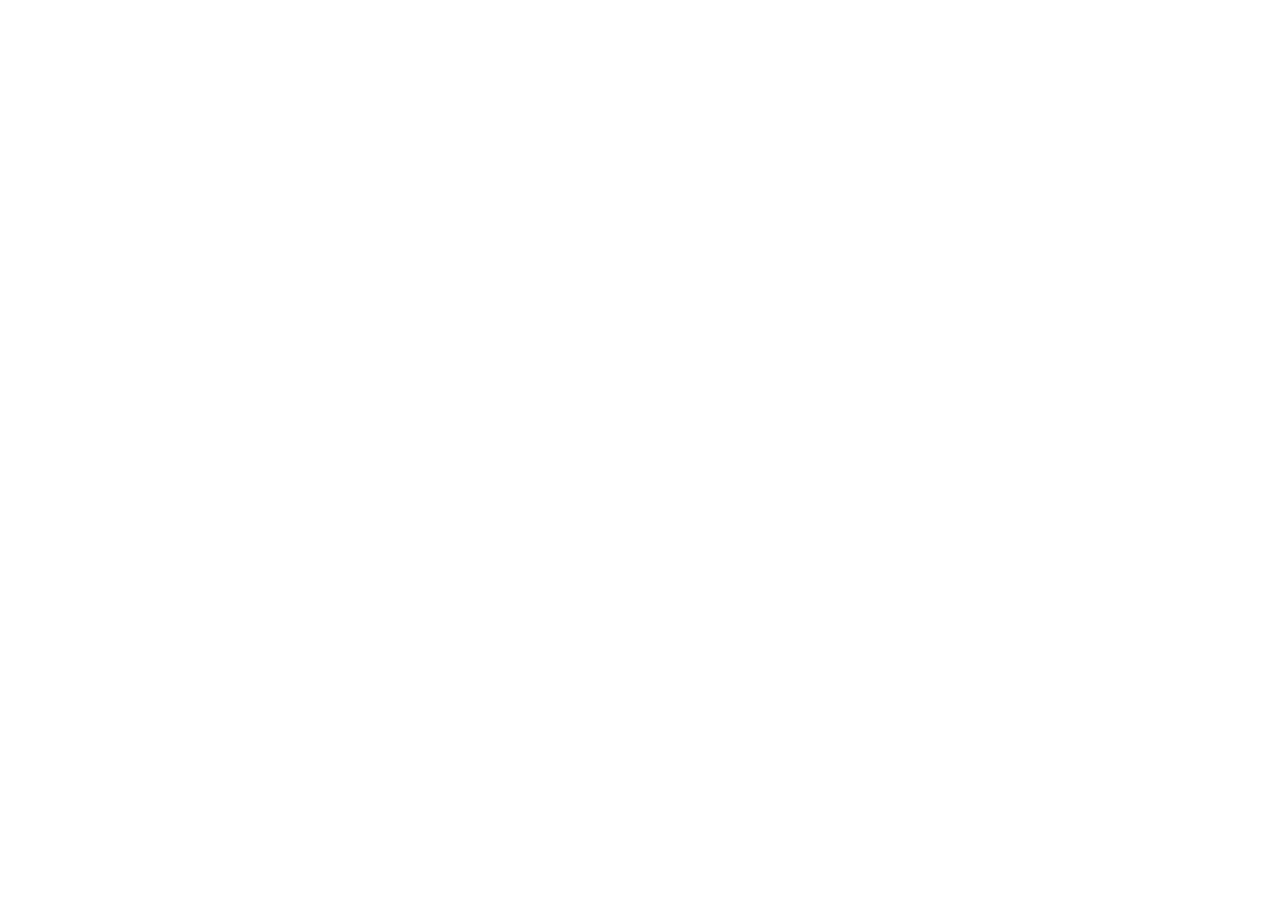
==== index.html @ 16914241 "Deploy to GitHub Pages" ====
<!DOCTYPE html>
<html>
<head>
  <!--
    If you are serving your web app in a path other than the root, change the
    href value below to reflect the base path you are serving from.

    The path provided below has to start and end with a slash "/" in order for
    it to work correctly.

    For more details:
    * https://developer.mozilla.org/en-US/docs/Web/HTML/Element/base

    This is a placeholder for base href that will be replaced by the value of
    the `--base-href` argument provided to `flutter build`.
  -->
  <base href="/">

  <meta charset="UTF-8">
  <meta content="IE=Edge" http-equiv="X-UA-Compatible">
  <meta name="description" content="A new Flutter project.">

  <!-- iOS meta tags & icons -->
  <meta name="mobile-web-app-capable" content="yes">
  <meta name="apple-mobile-web-app-status-bar-style" content="black">
  <meta name="apple-mobile-web-app-title" content="bedrock_ranked_app">
  <link rel="apple-touch-icon" href="icons/Icon-192.png">

  <!-- Favicon -->
  <link rel="icon" type="image/png" href="favicon.png"/>

  <title>bedrock_ranked_app</title>
  <link rel="manifest" href="manifest.json">
</head>
<body>
  <script src="flutter_bootstrap.js" async></script>
</body>
</html>
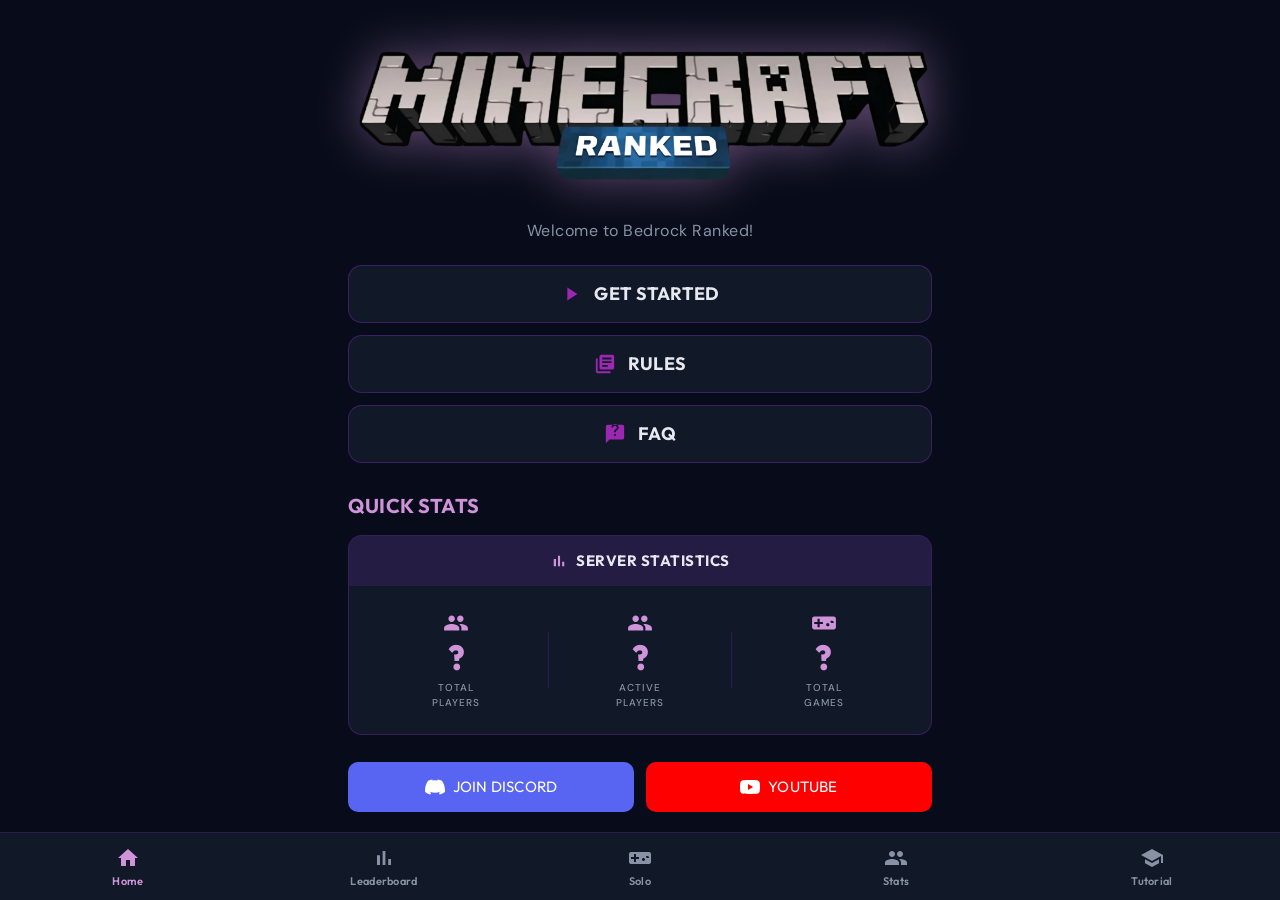
==== commit 4457a3ac: "add website files" ====
--- a/index.html
+++ b/index.html
@@ -1,38 +1,433 @@
 <!DOCTYPE html>
-<html>
+<html lang="en">
 <head>
-  <!--
-    If you are serving your web app in a path other than the root, change the
-    href value below to reflect the base path you are serving from.
-
-    The path provided below has to start and end with a slash "/" in order for
-    it to work correctly.
-
-    For more details:
-    * https://developer.mozilla.org/en-US/docs/Web/HTML/Element/base
-
-    This is a placeholder for base href that will be replaced by the value of
-    the `--base-href` argument provided to `flutter build`.
-  -->
-  <base href="/">
-
-  <meta charset="UTF-8">
-  <meta content="IE=Edge" http-equiv="X-UA-Compatible">
-  <meta name="description" content="A new Flutter project.">
-
-  <!-- iOS meta tags & icons -->
-  <meta name="mobile-web-app-capable" content="yes">
-  <meta name="apple-mobile-web-app-status-bar-style" content="black">
-  <meta name="apple-mobile-web-app-title" content="bedrock_ranked_app">
-  <link rel="apple-touch-icon" href="icons/Icon-192.png">
-
-  <!-- Favicon -->
-  <link rel="icon" type="image/png" href="favicon.png"/>
-
-  <title>bedrock_ranked_app</title>
-  <link rel="manifest" href="manifest.json">
+  <meta charset="UTF-8" />
+  <meta name="viewport" content="width=device-width, initial-scale=1.0" />
+  <title>Bedrock Ranked</title>
+  <link rel="preconnect" href="https://fonts.googleapis.com" />
+  <link rel="preconnect" href="https://fonts.gstatic.com" crossorigin />
+  <link href="https://fonts.googleapis.com/css2?family=Outfit:wght@400;600;700;800&family=DM+Sans:wght@400;500;600&family=JetBrains+Mono:wght@400;600&display=swap" rel="stylesheet" />
+  <link rel="stylesheet" href="styles.css" />
 </head>
 <body>
-  <script src="flutter_bootstrap.js" async></script>
+
+<!-- NAV -->
+<nav class="bottom-nav" id="bottomNav">
+  <button class="nav-item active" data-tab="home">
+    <svg viewBox="0 0 24 24"><path d="M10 20v-6h4v6h5v-8h3L12 3 2 12h3v8z"/></svg>
+    <span>Home</span>
+  </button>
+  <button class="nav-item" data-tab="leaderboard">
+    <svg viewBox="0 0 24 24"><path d="M5 9.2h3V19H5zM10.6 5h2.8v14h-2.8zm5.6 8H19v6h-2.8z"/></svg>
+    <span>Leaderboard</span>
+  </button>
+  <button class="nav-item" data-tab="solo">
+    <svg viewBox="0 0 24 24"><path d="M21 6H3c-1.1 0-2 .9-2 2v8c0 1.1.9 2 2 2h18c1.1 0 2-.9 2-2V8c0-1.1-.9-2-2-2zm-10 7H8v3H6v-3H3v-2h3V8h2v3h3v2zm4.5 2c-.83 0-1.5-.67-1.5-1.5S14.67 12 15.5 12s1.5.67 1.5 1.5S16.33 15 15.5 15zm4-3c-.83 0-1.5-.67-1.5-1.5S18.67 10 19.5 10s1.5.67 1.5 1.5S20.33 12 19.5 12z"/></svg>
+    <span>Solo</span>
+  </button>
+  <button class="nav-item" data-tab="stats">
+    <svg viewBox="0 0 24 24"><path d="M16 11c1.66 0 2.99-1.34 2.99-3S17.66 5 16 5c-1.66 0-3 1.34-3 3s1.34 3 3 3zm-8 0c1.66 0 2.99-1.34 2.99-3S9.66 5 8 5C6.34 5 5 6.34 5 8s1.34 3 3 3zm0 2c-2.33 0-7 1.17-7 3.5V19h14v-2.5c0-2.33-4.67-3.5-7-3.5zm8 0c-.29 0-.62.02-.97.05 1.16.84 1.97 1.97 1.97 3.45V19h6v-2.5c0-2.33-4.67-3.5-7-3.5z"/></svg>
+    <span>Stats</span>
+  </button>
+  <button class="nav-item" data-tab="tutorial">
+    <svg viewBox="0 0 24 24"><path d="M5 13.18v4L12 21l7-3.82v-4L12 17l-7-3.82zM12 3L1 9l11 6 9-4.91V17h2V9L12 3z"/></svg>
+    <span>Tutorial</span>
+  </button>
+</nav>
+
+
+<div class="tab active" id="tab-home">
+  <div class="page-content">
+    <div class="constrain">
+
+    <div class="hero-card">
+      <div class="hero-title-text">
+        <img src="title.png" alt="Bedrock Ranked" style="max-width: 100%; height: auto; display: block;" onerror="this.style.display='none'; this.parentElement.innerText='BEDROCK RANKED'">
+        <span style="display: none;">BEDROCK RANKED</span>
+      </div>
+    </div>
+
+      <p class="subtitle">Welcome to Bedrock Ranked!</p>
+
+      <div class="btn-group">
+        <button class="action-btn" onclick="openModal('modal-getstarted')">
+          <svg viewBox="0 0 24 24"><path d="M8 5v14l11-7z"/></svg>
+          GET STARTED
+        </button>
+        <button class="action-btn" onclick="openModal('modal-rules')">
+          <svg viewBox="0 0 24 24"><path d="M4 6H2v14c0 1.1.9 2 2 2h14v-2H4V6zm16-4H8c-1.1 0-2 .9-2 2v12c0 1.1.9 2 2 2h12c1.1 0 2-.9 2-2V4c0-1.1-.9-2-2-2zm-1 9H9V9h10v2zm-4 4H9v-2h6v2zm4-8H9V5h10v2z"/></svg>
+          RULES
+        </button>
+        <button class="action-btn" onclick="openModal('modal-faq')">
+          <svg viewBox="0 0 24 24"><path d="M20 2H4c-1.1 0-2 .9-2 2v18l4-4h14c1.1 0 2-.9 2-2V4c0-1.1-.9-2-2-2zm-7 12h-2v-2h2v2zm0-4h-2c0-3.25 3-3 3-5 0-1.1-.9-2-2-2s-2 .9-2 2H8c0-2.21 1.79-4 4-4s4 1.79 4 4c0 2.5-3 2.75-3 5z"/></svg>
+          FAQ
+        </button>
+      </div>
+
+      <div class="section-title">QUICK STATS</div>
+      <div class="stats-card" id="quickStats">
+        <div class="stats-card-header">
+          <svg viewBox="0 0 24 24"><path d="M5 9.2h3V19H5zM10.6 5h2.8v14h-2.8zm5.6 8H19v6h-2.8z"/></svg>
+          SERVER STATISTICS
+        </div>
+        <div class="stats-grid" id="quickStatsGrid">
+          <div class="stat-col">
+            <svg viewBox="0 0 24 24" class="stat-icon"><path d="M16 11c1.66 0 2.99-1.34 2.99-3S17.66 5 16 5c-1.66 0-3 1.34-3 3s1.34 3 3 3zm-8 0c1.66 0 2.99-1.34 2.99-3S9.66 5 8 5C6.34 5 5 6.34 5 8s1.34 3 3 3zm0 2c-2.33 0-7 1.17-7 3.5V19h14v-2.5c0-2.33-4.67-3.5-7-3.5zm8 0c-.29 0-.62.02-.97.05 1.16.84 1.97 1.97 1.97 3.45V19h6v-2.5c0-2.33-4.67-3.5-7-3.5z"/></svg>
+            <span class="stat-value" id="qs-total">—</span>
+            <span class="stat-label">TOTAL<br>PLAYERS</span>
+          </div>
+          <div class="stat-divider"></div>
+          <div class="stat-col">
+            <svg viewBox="0 0 24 24" class="stat-icon"><path d="M16 11c1.66 0 2.99-1.34 2.99-3S17.66 5 16 5c-1.66 0-3 1.34-3 3s1.34 3 3 3zm-8 0c1.66 0 2.99-1.34 2.99-3S9.66 5 8 5C6.34 5 5 6.34 5 8s1.34 3 3 3zm0 2c-2.33 0-7 1.17-7 3.5V19h14v-2.5c0-2.33-4.67-3.5-7-3.5zm8 0c-.29 0-.62.02-.97.05 1.16.84 1.97 1.97 1.97 3.45V19h6v-2.5c0-2.33-4.67-3.5-7-3.5z"/></svg>
+            <span class="stat-value" id="qs-active">—</span>
+            <span class="stat-label">ACTIVE<br>PLAYERS</span>
+          </div>
+          <div class="stat-divider"></div>
+          <div class="stat-col">
+            <svg viewBox="0 0 24 24" class="stat-icon"><path d="M21 6H3c-1.1 0-2 .9-2 2v8c0 1.1.9 2 2 2h18c1.1 0 2-.9 2-2V8c0-1.1-.9-2-2-2zm-10 7H8v3H6v-3H3v-2h3V8h2v3h3v2zm4.5 2c-.83 0-1.5-.67-1.5-1.5S14.67 12 15.5 12s1.5.67 1.5 1.5S16.33 15 15.5 15zm4-3c-.83 0-1.5-.67-1.5-1.5S18.67 10 19.5 10s1.5.67 1.5 1.5S20.33 12 19.5 12z"/></svg>
+            <span class="stat-value" id="qs-games">—</span>
+            <span class="stat-label">TOTAL<br>GAMES</span>
+          </div>
+        </div>
+      </div>
+
+    </div>
+    <div class="social-buttons constrain">
+      <a href="https://discord.gg/9phEyBQXbN" target="_blank" class="social-btn discord">
+        <svg viewBox="0 0 24 24"><path d="M20.317 4.37a19.791 19.791 0 0 0-4.885-1.515.074.074 0 0 0-.079.037c-.21.375-.444.864-.608 1.25a18.27 18.27 0 0 0-5.487 0 12.64 12.64 0 0 0-.617-1.25.077.077 0 0 0-.079-.037A19.736 19.736 0 0 0 3.677 4.37a.07.07 0 0 0-.032.027C.533 9.046-.32 13.58.099 18.057a.082.082 0 0 0 .031.057 19.9 19.9 0 0 0 5.993 3.03.078.078 0 0 0 .084-.028c.462-.63.874-1.295 1.226-1.994a.076.076 0 0 0-.041-.106 13.107 13.107 0 0 1-1.872-.892.077.077 0 0 1-.008-.128 10.2 10.2 0 0 0 .372-.292.074.074 0 0 1 .077-.01c3.928 1.793 8.18 1.793 12.062 0a.074.074 0 0 1 .078.01c.12.098.246.198.373.292a.077.077 0 0 1-.006.127 12.299 12.299 0 0 1-1.873.892.077.077 0 0 0-.041.107c.36.698.772 1.362 1.225 1.993a.076.076 0 0 0 .084.028 19.839 19.839 0 0 0 6.002-3.03.077.077 0 0 0 .032-.054c.5-5.177-.838-9.674-3.549-13.66a.061.061 0 0 0-.031-.03z"/></svg>
+        JOIN DISCORD
+      </a>
+      <a href="https://www.youtube.com/@MCBESRRanked" target="_blank" class="social-btn youtube">
+        <svg viewBox="0 0 24 24"><path d="M23.498 6.186a3.016 3.016 0 0 0-2.122-2.136C19.505 3.545 12 3.545 12 3.545s-7.505 0-9.377.505A3.017 3.017 0 0 0 .502 6.186C0 8.07 0 12 0 12s0 3.93.502 5.814a3.016 3.016 0 0 0 2.122 2.136c1.871.505 9.376.505 9.376.505s7.505 0 9.377-.505a3.015 3.015 0 0 0 2.122-2.136C24 15.93 24 12 24 12s0-3.93-.502-5.814zM9.545 15.568V8.432L15.818 12l-6.273 3.568z"/></svg>
+        YOUTUBE
+      </a>
+    </div>
+  </div>
+</div>
+
+
+<div class="tab" id="tab-leaderboard">
+  <div class="page-content">
+    <div class="constrain">
+      <div class="tab-header">
+        <h2 class="tab-title">LEADERBOARD</h2>
+        <span class="badge" id="lb-badge">TOP 10</span>
+      </div>
+      <div id="lb-list"><div class="loader"></div></div>
+      <button class="load-more-btn" id="lb-load-more" onclick="loadMoreLeaderboard()">
+        LOAD MORE PLAYERS
+      </button>
+    </div>
+    <div class="social-buttons constrain">
+      <a href="https://discord.gg/9phEyBQXbN" target="_blank" class="social-btn discord">
+        <svg viewBox="0 0 24 24"><path d="M20.317 4.37a19.791 19.791 0 0 0-4.885-1.515.074.074 0 0 0-.079.037c-.21.375-.444.864-.608 1.25a18.27 18.27 0 0 0-5.487 0 12.64 12.64 0 0 0-.617-1.25.077.077 0 0 0-.079-.037A19.736 19.736 0 0 0 3.677 4.37a.07.07 0 0 0-.032.027C.533 9.046-.32 13.58.099 18.057a.082.082 0 0 0 .031.057 19.9 19.9 0 0 0 5.993 3.03.078.078 0 0 0 .084-.028c.462-.63.874-1.295 1.226-1.994a.076.076 0 0 0-.041-.106 13.107 13.107 0 0 1-1.872-.892.077.077 0 0 1-.008-.128 10.2 10.2 0 0 0 .372-.292.074.074 0 0 1 .077-.01c3.928 1.793 8.18 1.793 12.062 0a.074.074 0 0 1 .078.01c.12.098.246.198.373.292a.077.077 0 0 1-.006.127 12.299 12.299 0 0 1-1.873.892.077.077 0 0 0-.041.107c.36.698.772 1.362 1.225 1.993a.076.076 0 0 0 .084.028 19.839 19.839 0 0 0 6.002-3.03.077.077 0 0 0 .032-.054c.5-5.177-.838-9.674-3.549-13.66a.061.061 0 0 0-.031-.03z"/></svg>
+        JOIN DISCORD
+      </a>
+      <a href="https://www.youtube.com/@MCBESRRanked" target="_blank" class="social-btn youtube">
+        <svg viewBox="0 0 24 24"><path d="M23.498 6.186a3.016 3.016 0 0 0-2.122-2.136C19.505 3.545 12 3.545 12 3.545s-7.505 0-9.377.505A3.017 3.017 0 0 0 .502 6.186C0 8.07 0 12 0 12s0 3.93.502 5.814a3.016 3.016 0 0 0 2.122 2.136c1.871.505 9.376.505 9.376.505s7.505 0 9.377-.505a3.015 3.015 0 0 0 2.122-2.136C24 15.93 24 12 24 12s0-3.93-.502-5.814zM9.545 15.568V8.432L15.818 12l-6.273 3.568z"/></svg>
+        YOUTUBE
+      </a>
+    </div>
+  </div>
+</div>
+
+
+<div class="tab" id="tab-solo">
+  <div class="page-content">
+    <div class="constrain">
+      <div class="card">
+        <div class="card-header-row">
+          <svg viewBox="0 0 24 24" class="icon-purple"><path d="M21 6H3c-1.1 0-2 .9-2 2v8c0 1.1.9 2 2 2h18c1.1 0 2-.9 2-2V8c0-1.1-.9-2-2-2zm-10 7H8v3H6v-3H3v-2h3V8h2v3h3v2zm4.5 2c-.83 0-1.5-.67-1.5-1.5S14.67 12 15.5 12s1.5.67 1.5 1.5S16.33 15 15.5 15zm4-3c-.83 0-1.5-.67-1.5-1.5S18.67 10 19.5 10s1.5.67 1.5 1.5S20.33 12 19.5 12z"/></svg>
+          <span class="card-title">SOLO PRACTICE</span>
+        </div>
+        <p class="card-subtitle">Practice speedrunning without affecting your ELO</p>
+      </div>
+
+      <div class="section-label">SELECT VERSION</div>
+      <div class="version-grid">
+        <button class="version-btn" id="ver-116" onclick="selectVersion('116')">1.16</button>
+        <button class="version-btn" id="ver-118" onclick="selectVersion('118')">1.18+</button>
+      </div>
+
+      <div id="mode-section" style="display:none">
+        <div class="section-label">SELECT MODE</div>
+        <div id="mode-list"></div>
+        <button class="get-seed-btn" id="get-seed-btn" onclick="getSeed()">GET SEED</button>
+      </div>
+
+      <div id="seed-result" style="display:none">
+        <div class="seed-card" id="seed-card">
+          <svg viewBox="0 0 24 24" class="seed-icon"><path d="M12.65 10C11.83 7.67 9.61 6 7 6c-3.31 0-6 2.69-6 6s2.69 6 6 6c2.61 0 4.83-1.67 5.65-4H17v4h4v-4h2v-4H12.65zM7 14c-1.1 0-2-.9-2-2s.9-2 2-2 2 .9 2 2-.9 2-2 2z"/></svg>
+          <div class="seed-mode-label" id="seed-mode-label"></div>
+          <div class="seed-value" id="seed-value" onclick="copySeed()"></div>
+          <div class="seed-hint">Click to copy</div>
+        </div>
+      </div>
+    </div>
+    <div class="social-buttons constrain">
+      <a href="https://discord.gg/9phEyBQXbN" target="_blank" class="social-btn discord">
+        <svg viewBox="0 0 24 24"><path d="M20.317 4.37a19.791 19.791 0 0 0-4.885-1.515.074.074 0 0 0-.079.037c-.21.375-.444.864-.608 1.25a18.27 18.27 0 0 0-5.487 0 12.64 12.64 0 0 0-.617-1.25.077.077 0 0 0-.079-.037A19.736 19.736 0 0 0 3.677 4.37a.07.07 0 0 0-.032.027C.533 9.046-.32 13.58.099 18.057a.082.082 0 0 0 .031.057 19.9 19.9 0 0 0 5.993 3.03.078.078 0 0 0 .084-.028c.462-.63.874-1.295 1.226-1.994a.076.076 0 0 0-.041-.106 13.107 13.107 0 0 1-1.872-.892.077.077 0 0 1-.008-.128 10.2 10.2 0 0 0 .372-.292.074.074 0 0 1 .077-.01c3.928 1.793 8.18 1.793 12.062 0a.074.074 0 0 1 .078.01c.12.098.246.198.373.292a.077.077 0 0 1-.006.127 12.299 12.299 0 0 1-1.873.892.077.077 0 0 0-.041.107c.36.698.772 1.362 1.225 1.993a.076.076 0 0 0 .084.028 19.839 19.839 0 0 0 6.002-3.03.077.077 0 0 0 .032-.054c.5-5.177-.838-9.674-3.549-13.66a.061.061 0 0 0-.031-.03z"/></svg>
+        JOIN DISCORD
+      </a>
+      <a href="https://www.youtube.com/@MCBESRRanked" target="_blank" class="social-btn youtube">
+        <svg viewBox="0 0 24 24"><path d="M23.498 6.186a3.016 3.016 0 0 0-2.122-2.136C19.505 3.545 12 3.545 12 3.545s-7.505 0-9.377.505A3.017 3.017 0 0 0 .502 6.186C0 8.07 0 12 0 12s0 3.93.502 5.814a3.016 3.016 0 0 0 2.122 2.136c1.871.505 9.376.505 9.376.505s7.505 0 9.377-.505a3.015 3.015 0 0 0 2.122-2.136C24 15.93 24 12 24 12s0-3.93-.502-5.814zM9.545 15.568V8.432L15.818 12l-6.273 3.568z"/></svg>
+        YOUTUBE
+      </a>
+    </div>
+  </div>
+</div>
+
+
+<div class="tab" id="tab-stats">
+  <div class="page-content no-pad-top">
+    <div class="constrain">
+      <div class="season-bar">
+        <span class="season-label">Season</span>
+        <button class="season-chip active" id="chip-0" onclick="selectSeason(0)">Season 0</button>
+        <button class="season-chip disabled" disabled>Season 1</button>
+      </div>
+      <div class="search-wrap">
+        <svg viewBox="0 0 24 24" class="search-icon"><path d="M15.5 14h-.79l-.28-.27A6.471 6.471 0 0 0 16 9.5 6.5 6.5 0 1 0 9.5 16c1.61 0 3.09-.59 4.23-1.57l.27.28v.79l5 4.99L20.49 19l-4.99-5zm-6 0C7.01 14 5 11.99 5 9.5S7.01 5 9.5 5 14 7.01 14 9.5 11.99 14 9.5 14z"/></svg>
+        <input type="text" id="stats-search" placeholder="Search by name or Discord ID…" oninput="filterStats()" />
+        <button class="clear-btn" id="stats-clear" onclick="clearSearch()" style="display:none">✕</button>
+      </div>
+      <div class="player-count" id="player-count"></div>
+      <div id="stats-list"><div class="loader" style="margin:40px auto"></div></div>
+    </div>
+  </div>
+</div>
+
+
+<div class="tab" id="tab-tutorial">
+  <div class="page-content">
+    <div class="constrain">
+      <h1 class="tut-title">TUTORIALS</h1>
+      <p class="tut-sub">Welcome to Minecraft Bedrock Edition speedrunning! Comprehensive guides to help you get started and improve your runs.</p>
+
+      <!-- Getting Started -->
+      <div class="accordion">
+        <button class="accordion-head" onclick="toggleAccordion(this)">
+          <svg viewBox="0 0 24 24" class="acc-arrow"><path d="M7 10l5 5 5-5z"/></svg>
+          Getting Started
+        </button>
+        <div class="accordion-body">
+          <div class="nested-toggle">
+            <button class="nested-btn" onclick="toggleNested(this)">
+              <svg viewBox="0 0 24 24" class="acc-arrow-sm"><path d="M7 10l5 5 5-5z"/></svg>
+              Introduction to speedrunning
+            </button>
+            <div class="nested-content">
+              Speedrunning means completing a game as fast as possible. In Minecraft: Bedrock Edition, you beat the game by killing the Ender Dragon. You can do it on a random seed (RSG), a set seed (SSG) or a filtered seed (FSG). The best version for RSG and FSG is 1.16.1.
+            </div>
+          </div>
+          <div class="tut-video">
+            <span class="tut-link-label">Setup video</span>
+            <a href="https://www.youtube.com/watch?v=ZmYLPMXG78E" target="_blank" class="yt-link">
+              <svg viewBox="0 0 24 24"><path d="M23.498 6.186a3.016 3.016 0 0 0-2.122-2.136C19.505 3.545 12 3.545 12 3.545s-7.505 0-9.377.505A3.017 3.017 0 0 0 .502 6.186C0 8.07 0 12 0 12s0 3.93.502 5.814a3.016 3.016 0 0 0 2.122 2.136c1.871.505 9.376.505 9.376.505s7.505 0 9.377-.505a3.015 3.015 0 0 0 2.122-2.136C24 15.93 24 12 24 12s0-3.93-.502-5.814zM9.545 15.568V8.432L15.818 12l-6.273 3.568z"/></svg>
+              Watch on YouTube
+            </a>
+          </div>
+          <a href="https://bedrocklauncher.github.io/" target="_blank" class="tut-link">🔗 How to Downgrade and manage versions</a>
+          <a href="https://github.com/l0l869/Multi-Resets" target="_blank" class="tut-link">🔗 Multi Instance</a>
+          <a href="https://share.google/UMaWaBII1OYU0G03O" target="_blank" class="tut-link">🔗 Aurora Store</a>
+        </div>
+      </div>
+
+      <!-- Overworld -->
+      <div class="accordion">
+        <button class="accordion-head" onclick="toggleAccordion(this)">
+          <svg viewBox="0 0 24 24" class="acc-arrow"><path d="M7 10l5 5 5-5z"/></svg>
+          Overworld
+        </button>
+        <div class="accordion-body">
+          <a href="https://www.youtube.com/watch?v=82Edi8ISiGI&list=PLUsJ33X2NbX07_6J7X8ZBflh5O_AZYrlC&index=2" target="_blank" class="tut-link">🔗 How to loot villages</a>
+          <a href="https://www.youtube.com/playlist?list=PLyDxVGuWeXOXJEAIy-ZP4xk6iY44LIG8X" target="_blank" class="tut-link">🔗 Sprinkz Strat (always dig into a stronghold)</a>
+          <div class="nested-toggle">
+            <button class="nested-btn" onclick="toggleNested(this)">
+              <svg viewBox="0 0 24 24" class="acc-arrow-sm"><path d="M7 10l5 5 5-5z"/></svg>
+              Stronghold navigation tips
+            </button>
+            <div class="nested-content">
+              <p class="green-text">Good rooms:</p>
+              <p>• Stairs are good, go down when you can</p>
+              <p>• 4 ways are good</p>
+              <p>• 5/6 ways are good</p>
+              <p>• Long hallways (jail rooms) are good</p>
+              <br>
+              <p class="red-text">Bad rooms:</p>
+              <p>• Small rooms like corners are bad</p>
+              <br>
+              <p class="cyan-text">Tips:</p>
+              <p>• Go about 8-10 rooms deep in each direction</p>
+              <p>• If starter has multiple directions, try the most isolated way</p>
+              <p>• 2 directions off same wall in starter are almost always bad</p>
+            </div>
+          </div>
+          <div class="tut-video">
+            <span class="tut-link-label">How to build nether portal</span>
+            <a href="https://www.youtube.com/watch?v=8kxGrxXm-TI" target="_blank" class="yt-link">
+              <svg viewBox="0 0 24 24"><path d="M23.498 6.186a3.016 3.016 0 0 0-2.122-2.136C19.505 3.545 12 3.545 12 3.545s-7.505 0-9.377.505A3.017 3.017 0 0 0 .502 6.186C0 8.07 0 12 0 12s0 3.93.502 5.814a3.016 3.016 0 0 0 2.122 2.136c1.871.505 9.376.505 9.376.505s7.505 0 9.377-.505a3.015 3.015 0 0 0 2.122-2.136C24 15.93 24 12 24 12s0-3.93-.502-5.814zM9.545 15.568V8.432L15.818 12l-6.273 3.568z"/></svg>
+              Watch on YouTube
+            </a>
+          </div>
+        </div>
+      </div>
+
+      <!-- Nether -->
+      <div class="accordion">
+        <button class="accordion-head" onclick="toggleAccordion(this)">
+          <svg viewBox="0 0 24 24" class="acc-arrow"><path d="M7 10l5 5 5-5z"/></svg>
+          Nether
+        </button>
+        <div class="accordion-body">
+          <div class="tut-video">
+            <span class="tut-link-label">Nether navigation</span>
+            <a href="https://www.youtube.com/watch?v=BctoHt7iT3w" target="_blank" class="yt-link">
+              <svg viewBox="0 0 24 24"><path d="M23.498 6.186a3.016 3.016 0 0 0-2.122-2.136C19.505 3.545 12 3.545 12 3.545s-7.505 0-9.377.505A3.017 3.017 0 0 0 .502 6.186C0 8.07 0 12 0 12s0 3.93.502 5.814a3.016 3.016 0 0 0 2.122 2.136c1.871.505 9.376.505 9.376.505s7.505 0 9.377-.505a3.015 3.015 0 0 0 2.122-2.136C24 15.93 24 12 24 12s0-3.93-.502-5.814zM9.545 15.568V8.432L15.818 12l-6.273 3.568z"/></svg>
+              Watch on YouTube
+            </a>
+          </div>
+          <div class="tut-video">
+            <span class="tut-link-label">Bastion routes (1.16)</span>
+            <a href="https://www.youtube.com/watch?v=fVKeNVLXvu8" target="_blank" class="yt-link">
+              <svg viewBox="0 0 24 24"><path d="M23.498 6.186a3.016 3.016 0 0 0-2.122-2.136C19.505 3.545 12 3.545 12 3.545s-7.505 0-9.377.505A3.017 3.017 0 0 0 .502 6.186C0 8.07 0 12 0 12s0 3.93.502 5.814a3.016 3.016 0 0 0 2.122 2.136c1.871.505 9.376.505 9.376.505s7.505 0 9.377-.505a3.015 3.015 0 0 0 2.122-2.136C24 15.93 24 12 24 12s0-3.93-.502-5.814zM9.545 15.568V8.432L15.818 12l-6.273 3.568z"/></svg>
+              Watch on YouTube
+            </a>
+          </div>
+          <a href="https://youtube.com/playlist?list=PLGBrWpXuQPk8PqIKPAaMxN4ubnfCNFJKq&si=fBzCrqT2-M_aOS3t" target="_blank" class="tut-link">🔗 Bastion Routes (1.18+)</a>
+          <div class="tut-video">
+            <span class="tut-link-label">Fortress navigation</span>
+            <a href="https://www.youtube.com/watch?v=QDsZZbN2TlM" target="_blank" class="yt-link">
+              <svg viewBox="0 0 24 24"><path d="M23.498 6.186a3.016 3.016 0 0 0-2.122-2.136C19.505 3.545 12 3.545 12 3.545s-7.505 0-9.377.505A3.017 3.017 0 0 0 .502 6.186C0 8.07 0 12 0 12s0 3.93.502 5.814a3.016 3.016 0 0 0 2.122 2.136c1.871.505 9.376.505 9.376.505s7.505 0 9.377-.505a3.015 3.015 0 0 0 2.122-2.136C24 15.93 24 12 24 12s0-3.93-.502-5.814zM9.545 15.568V8.432L15.818 12l-6.273 3.568z"/></svg>
+              Watch on YouTube
+            </a>
+          </div>
+        </div>
+      </div>
+
+      <!-- End -->
+      <div class="accordion">
+        <button class="accordion-head" onclick="toggleAccordion(this)">
+          <svg viewBox="0 0 24 24" class="acc-arrow"><path d="M7 10l5 5 5-5z"/></svg>
+          End
+        </button>
+        <div class="accordion-body">
+          <div class="tut-dragon">
+            <span class="tut-link-label">Dragon behavior:</span>
+            <span>
+              <a href="https://youtu.be/_658wh9_yE8?si=HRF-0K6XbtFfY6qt" target="_blank" class="tut-link-inline">1.18+</a>
+              <span class="sep">|</span>
+              <a href="https://youtu.be/ZB-woZUvmbQ?si=4sHiq5PZbvA1b4jF" target="_blank" class="tut-link-inline">1.16</a>
+            </span>
+          </div>
+          <div class="tut-video">
+            <span class="tut-link-label">One cycle tutorial</span>
+            <a href="https://www.youtube.com/watch?v=tqHYjEGC29g" target="_blank" class="yt-link">
+              <svg viewBox="0 0 24 24"><path d="M23.498 6.186a3.016 3.016 0 0 0-2.122-2.136C19.505 3.545 12 3.545 12 3.545s-7.505 0-9.377.505A3.017 3.017 0 0 0 .502 6.186C0 8.07 0 12 0 12s0 3.93.502 5.814a3.016 3.016 0 0 0 2.122 2.136c1.871.505 9.376.505 9.376.505s7.505 0 9.377-.505a3.015 3.015 0 0 0 2.122-2.136C24 15.93 24 12 24 12s0-3.93-.502-5.814zM9.545 15.568V8.432L15.818 12l-6.273 3.568z"/></svg>
+              Watch on YouTube
+            </a>
+          </div>
+        </div>
+      </div>
+
+      <!-- More -->
+      <div class="accordion">
+        <button class="accordion-head" onclick="toggleAccordion(this)">
+          <svg viewBox="0 0 24 24" class="acc-arrow"><path d="M7 10l5 5 5-5z"/></svg>
+          More
+        </button>
+        <div class="accordion-body">
+          <div class="tut-video">
+            <span class="tut-link-label">All achievements speedrun</span>
+            <a href="https://www.youtube.com/watch?v=1an3IF2L9X0" target="_blank" class="yt-link">
+              <svg viewBox="0 0 24 24"><path d="M23.498 6.186a3.016 3.016 0 0 0-2.122-2.136C19.505 3.545 12 3.545 12 3.545s-7.505 0-9.377.505A3.017 3.017 0 0 0 .502 6.186C0 8.07 0 12 0 12s0 3.93.502 5.814a3.016 3.016 0 0 0 2.122 2.136c1.871.505 9.376.505 9.376.505s7.505 0 9.377-.505a3.015 3.015 0 0 0 2.122-2.136C24 15.93 24 12 24 12s0-3.93-.502-5.814zM9.545 15.568V8.432L15.818 12l-6.273 3.568z"/></svg>
+              Watch on YouTube
+            </a>
+          </div>
+          <a href="https://docs.google.com/document/d/1cOCFuveIcJtDyydTCs33HRvk9e-ZlHgfrfTk8Ao82Ck/edit?usp=sharing" target="_blank" class="tut-link">🔗 RSG Manifesto</a>
+          <a href="https://docs.google.com/spreadsheets/d/1fkdKPOZW-yeP1R0rSzqSvdzquAaNfiqdRlpCCIRHXOY/edit?usp=sharing" target="_blank" class="tut-link">🔗 Village Grid 1.16</a>
+          <a href="https://youtube.com/playlist?list=PLGBrWpXuQPk9oNIyUGr72mToubz9arJ45&si=WmA9j0gJLg4zZJka" target="_blank" class="tut-link">🔗 Other tutorials playlist</a>
+          <a href="https://mcbe.wtf" target="_blank" class="tut-link">🔗 mcbe.wtf — Comprehensive Bedrock speedrunning resource</a>
+        </div>
+      </div>
+
+      <p class="tut-footer">Keep practicing and don't get discouraged! Every speedrunner started as a beginner.</p>
+    </div>
+    <div class="social-buttons constrain">
+      <a href="https://discord.gg/9phEyBQXbN" target="_blank" class="social-btn discord">
+        <svg viewBox="0 0 24 24"><path d="M20.317 4.37a19.791 19.791 0 0 0-4.885-1.515.074.074 0 0 0-.079.037c-.21.375-.444.864-.608 1.25a18.27 18.27 0 0 0-5.487 0 12.64 12.64 0 0 0-.617-1.25.077.077 0 0 0-.079-.037A19.736 19.736 0 0 0 3.677 4.37a.07.07 0 0 0-.032.027C.533 9.046-.32 13.58.099 18.057a.082.082 0 0 0 .031.057 19.9 19.9 0 0 0 5.993 3.03.078.078 0 0 0 .084-.028c.462-.63.874-1.295 1.226-1.994a.076.076 0 0 0-.041-.106 13.107 13.107 0 0 1-1.872-.892.077.077 0 0 1-.008-.128 10.2 10.2 0 0 0 .372-.292.074.074 0 0 1 .077-.01c3.928 1.793 8.18 1.793 12.062 0a.074.074 0 0 1 .078.01c.12.098.246.198.373.292a.077.077 0 0 1-.006.127 12.299 12.299 0 0 1-1.873.892.077.077 0 0 0-.041.107c.36.698.772 1.362 1.225 1.993a.076.076 0 0 0 .084.028 19.839 19.839 0 0 0 6.002-3.03.077.077 0 0 0 .032-.054c.5-5.177-.838-9.674-3.549-13.66a.061.061 0 0 0-.031-.03z"/></svg>
+        JOIN DISCORD
+      </a>
+      <a href="https://www.youtube.com/@MCBESRRanked" target="_blank" class="social-btn youtube">
+        <svg viewBox="0 0 24 24"><path d="M23.498 6.186a3.016 3.016 0 0 0-2.122-2.136C19.505 3.545 12 3.545 12 3.545s-7.505 0-9.377.505A3.017 3.017 0 0 0 .502 6.186C0 8.07 0 12 0 12s0 3.93.502 5.814a3.016 3.016 0 0 0 2.122 2.136c1.871.505 9.376.505 9.376.505s7.505 0 9.377-.505a3.015 3.015 0 0 0 2.122-2.136C24 15.93 24 12 24 12s0-3.93-.502-5.814zM9.545 15.568V8.432L15.818 12l-6.273 3.568z"/></svg>
+        YOUTUBE
+      </a>
+    </div>
+  </div>
+</div>
+
+
+<div class="modal-overlay" id="modal-getstarted" onclick="closeModal('modal-getstarted')">
+  <div class="modal" onclick="event.stopPropagation()">
+    <div class="modal-head"><span>Get Started</span><button onclick="closeModal('modal-getstarted')">✕</button></div>
+    <div class="modal-body">
+      Welcome to Bedrock Ranked!<br><br>
+      Ranked is a concept where you compete with fellow runners to see who can complete a seed fastest.<br><br>
+      There are currently 8 modes in Ranked:<br>
+      stronghold village 1.16, ruined portal 1.16, village 1.16, desert temple 1.16, shipwreck 1.16, warped forest 1.18+, ruined portal 1.18+ and bastion 1.18+.<br><br>
+      To start, you will need to join the discord server, and get the correct version of Minecraft Bedrock Edition (either 1.16 or any version 1.21.60+). If you are a console player you'll have to get the @packless role from the channel ranks-and-roles, otherwise you won't be able to play. You'll also need a recording software to record your ranked runs.
+    </div>
+  </div>
+</div>
+
+<div class="modal-overlay" id="modal-rules" onclick="closeModal('modal-rules')">
+  <div class="modal" onclick="event.stopPropagation()">
+    <div class="modal-head"><span>Rules</span><button onclick="closeModal('modal-rules')">✕</button></div>
+    <div class="modal-body">
+      To start playing:<br><br>
+      • Go to the queue channel and click on the queue you want to join based on the version you want to play in.<br>
+      • When an opponent is found, you will be pinged and the match will start in a dedicated thread.<br>
+      • In the matches, don't spam ping your opponent, answer to pings, never use commands or creative or any other form of cheating (where not stated, speedrun.com rules apply) and report issues in the dedicated channel.<br><br>
+      Violations may result in penalties or bans.
+    </div>
+  </div>
+</div>
+
+<div class="modal-overlay" id="modal-faq" onclick="closeModal('modal-faq')">
+  <div class="modal" onclick="event.stopPropagation()">
+    <div class="modal-head"><span>FAQ</span><button onclick="closeModal('modal-faq')">✕</button></div>
+    <div class="modal-body">
+      <b>Q: How does this work?</b><br>
+      A: Bedrock Ranked is hosted through a discord bot in the server. On this website you can get statistics and get solo seeds.<br><br>
+      <b>Q: What is an add-on?</b><br>
+      A: An add-on is a collection of behavior and resource packs, which modify some aspect of the game. Download the .mcaddon file from packs and open it with Minecraft.<br><br>
+      <b>Q: Is this viable on console?</b><br>
+      A: Yes! Just make sure to choose "1.18+" and "no pack" when prompted. You will play warped forest 1.18+ seeds as they don't require any pack. You can also try the wip buried treasure more in solo!
+    </div>
+  </div>
+</div>
+
+<!-- Player detail panel (slide-over) -->
+<div class="panel-overlay" id="panel-overlay" onclick="closePanel()"></div>
+<div class="player-panel" id="player-panel">
+  <div class="panel-header">
+    <button class="panel-back" onclick="closePanel()">Back</button>
+    <button class="full-stats-btn" id="full-stats-btn" onclick="openFullStats()">HISTORY</button>
+  </div>
+  <div id="panel-content"></div>
+</div>
+
+<!-- Full stats modal -->
+<div class="modal-overlay" id="modal-fullstats" onclick="closeModal('modal-fullstats')">
+  <div class="modal modal-wide" onclick="event.stopPropagation()">
+    <div class="modal-head"><span>Match History</span><button onclick="closeModal('modal-fullstats')">✕</button></div>
+    <div id="fullstats-content" style="overflow-y:auto;max-height:500px;padding:0 4px"></div>
+  </div>
+</div>
+
+<div class="toast" id="toast">Copied!</div>
+<script src="season0_stats.js"></script>
+<script src="season0_elo_history.js"></script>
+<script src="script.js"></script>
 </body>
-</html>
+</html>
--- a/styles.css
+++ b/styles.css
@@ -0,0 +1,1257 @@
+/* ===== RESET & BASE ===== */
+*, *::before, *::after { box-sizing: border-box; margin: 0; padding: 0; }
+
+:root {
+  --bg:       #080C1A;
+  --surface:  #111827;
+  --surface2: #1a2236;
+  --purple:   #7B2FBE;
+  --purple2:  #9C27B0;
+  --accent:   #CE93D8;
+  --text:     #E8E8F0;
+  --muted:    #8892A4;
+  --green:    #22C55E;
+  --red:      #EF4444;
+  --yellow:   #F59E0B;
+  --cyan:     #06B6D4;
+  --orange:   #F97316;
+  --discord:  #5865F2;
+  --youtube:  #FF0000;
+  --nav-h:    68px;
+  --radius:   14px;
+  /* rank colors */
+  --rank1: #FFD700;
+  --rank2: #C0C0C0;
+  --rank3: #CD7F32;
+  --rankN: #4B5563;
+}
+
+
+html, body {
+  height: 100%;
+  background: var(--bg);
+  color: var(--text);
+  font-family: 'DM Sans', sans-serif;
+  font-size: 16px;
+  line-height: 1.5;
+  overflow-x: hidden;
+}
+
+/* ===== TABS ===== */
+.tab { display: none; }
+.tab.active { display: block; }
+
+.page-content {
+  min-height: 100dvh;
+  padding-bottom: calc(var(--nav-h) + 20px);
+  display: flex;
+  flex-direction: column;
+}
+
+.page-content.no-pad-top { padding-top: 0; }
+
+.constrain {
+  width: 100%;
+  max-width: 640px;
+  margin: 0 auto;
+  padding: 0 18px;
+}
+
+/* ===== BOTTOM NAV ===== */
+.bottom-nav {
+  position: fixed;
+  bottom: 0; left: 0; right: 0;
+  height: var(--nav-h);
+  background: var(--surface);
+  display: flex;
+  border-top: 1px solid rgba(123,47,190,.25);
+  z-index: 100;
+  backdrop-filter: blur(12px);
+}
+
+.nav-item {
+  flex: 1;
+  display: flex;
+  flex-direction: column;
+  align-items: center;
+  justify-content: center;
+  gap: 4px;
+  background: none;
+  border: none;
+  color: var(--muted);
+  font-family: 'Outfit', sans-serif;
+  font-size: 11px;
+  font-weight: 600;
+  letter-spacing: .3px;
+  cursor: pointer;
+  transition: color .2s;
+}
+
+.nav-item svg { width: 24px; height: 24px; fill: currentColor; }
+
+.nav-item.active {
+  color: var(--accent);
+}
+
+.nav-item:active { opacity: .7; }
+
+/* ===== HERO CARD ===== */
+.hero-card {
+  margin: 28px 0 12px;
+  display: flex;
+  align-items: center;
+  justify-content: center;
+  /* No background, no border — just the image floating */
+  background: none;
+  border: none;
+  box-shadow: none;
+  min-height: 120px;
+}
+
+.hero-title-text {
+  font-family: 'Outfit', sans-serif;
+  font-size: 52px;
+  font-weight: 800;
+  letter-spacing: 1px;
+  color: var(--accent);
+  text-shadow: 0 0 30px rgba(206,147,216,.5), 0 0 60px rgba(123,47,190,.3);
+}
+
+.hero-title-text img {
+  max-width: 100%;
+  height: auto;
+  display: block;
+  filter: drop-shadow(0 0 24px rgba(206,147,216,.45));
+}
+
+.subtitle {
+  text-align: center;
+  color: var(--muted);
+  font-size: 16px;
+  letter-spacing: .5px;
+  padding: 8px 0 22px;
+}
+
+/* ===== ACTION BUTTONS ===== */
+.btn-group { display: flex; flex-direction: column; gap: 12px; }
+
+.action-btn {
+  width: 100%;
+  height: 58px;
+  display: flex;
+  align-items: center;
+  justify-content: center;
+  gap: 12px;
+  background: var(--surface);
+  border: 1px solid rgba(123,47,190,.4);
+  border-radius: var(--radius);
+  color: var(--text);
+  font-family: 'Outfit', sans-serif;
+  font-size: 18px;
+  font-weight: 700;
+  letter-spacing: .3px;
+  cursor: pointer;
+  transition: border-color .2s, background .2s, box-shadow .2s;
+}
+
+.action-btn svg { width: 22px; height: 22px; fill: var(--purple2); }
+.action-btn:hover { background: rgba(123,47,190,.15); border-color: var(--purple2); box-shadow: 0 0 16px rgba(123,47,190,.2); }
+
+/* ===== SECTION TITLE ===== */
+.section-title {
+  font-family: 'Outfit', sans-serif;
+  font-size: 20px;
+  font-weight: 700;
+  letter-spacing: .5px;
+  color: var(--accent);
+  margin: 28px 0 14px;
+}
+
+/* ===== STATS CARD (home) ===== */
+.stats-card {
+  background: var(--surface);
+  border: 1px solid rgba(123,47,190,.35);
+  border-radius: var(--radius);
+  overflow: hidden;
+}
+
+.stats-card-header {
+  display: flex;
+  align-items: center;
+  justify-content: center;
+  gap: 8px;
+  padding: 14px 16px;
+  background: rgba(123,47,190,.18);
+  font-family: 'Outfit', sans-serif;
+  font-size: 15px;
+  font-weight: 700;
+  letter-spacing: .5px;
+}
+
+.stats-card-header svg { width: 18px; height: 18px; fill: var(--accent); }
+
+.stats-grid {
+  display: flex;
+  align-items: center;
+  padding: 24px 16px;
+}
+
+.stat-col {
+  flex: 1;
+  display: flex;
+  flex-direction: column;
+  align-items: center;
+  gap: 5px;
+}
+
+.stat-icon { width: 26px; height: 26px; fill: var(--accent); }
+
+.stat-value {
+  font-family: 'Outfit', sans-serif;
+  font-size: 34px;
+  font-weight: 800;
+  color: var(--accent);
+  line-height: 1;
+}
+
+.stat-label {
+  font-size: 10px;
+  font-weight: 500;
+  letter-spacing: 1px;
+  color: var(--muted);
+  text-align: center;
+  text-transform: uppercase;
+}
+
+.stat-divider {
+  width: 1px;
+  height: 56px;
+  background: rgba(123,47,190,.25);
+  flex-shrink: 0;
+}
+
+/* ===== SOCIAL BUTTONS ===== */
+.social-buttons {
+  margin-top: auto;
+  padding: 18px;
+  display: flex;
+  gap: 12px;
+}
+
+.social-btn {
+  flex: 1;
+  display: flex;
+  align-items: center;
+  justify-content: center;
+  gap: 8px;
+  height: 50px;
+  border-radius: 10px;
+  text-decoration: none;
+  font-family: 'Outfit', sans-serif;
+  font-size: 15px;
+  letter-spacing: .2px;
+  color: #fff;
+  transition: opacity .2s;
+}
+
+.social-btn svg { width: 20px; height: 20px; fill: #fff; }
+.social-btn.discord { background: var(--discord); }
+.social-btn.youtube  { background: var(--youtube); }
+.social-btn:hover { opacity: .85; }
+
+/* ===== LEADERBOARD ===== */
+.tab-header {
+  display: flex;
+  align-items: center;
+  justify-content: space-between;
+  padding: 24px 0 14px;
+}
+
+.tab-title {
+  font-family: 'Outfit', sans-serif;
+  font-size: 30px;
+  font-weight: 800;
+  letter-spacing: .5px;
+  color: var(--accent);
+}
+
+.badge {
+  background: var(--purple);
+  color: #fff;
+  font-family: 'Outfit', sans-serif;
+  font-size: 13px;
+  font-weight: 700;
+  letter-spacing: .2px;
+  padding: 5px 12px;
+  border-radius: 20px;
+}
+
+/* Leaderboard rows — colored left border accent by rank */
+.lb-row {
+  display: flex;
+  align-items: center;
+  gap: 14px;
+  padding: 14px;
+  background: var(--surface);
+  border: 1px solid rgba(255,255,255,.06);
+  border-left: 4px solid var(--rankN);
+  border-radius: 12px;
+  margin-bottom: 8px;
+  cursor: pointer;
+  transition: border-color .2s, background .2s, transform .15s;
+  position: relative;
+  overflow: hidden;
+}
+
+.lb-row::before {
+  content: '';
+  position: absolute;
+  inset: 0;
+  background: linear-gradient(90deg, rgba(255,255,255,.025) 0%, transparent 60%);
+  pointer-events: none;
+}
+
+.lb-row[data-rank="1"] { border-left-color: var(--rank1); }
+.lb-row[data-rank="2"] { border-left-color: var(--rank2); }
+.lb-row[data-rank="3"] { border-left-color: var(--rank3); }
+
+.lb-row:hover { background: rgba(123,47,190,.12); transform: translateX(2px); }
+
+.lb-rank {
+  width: 36px;
+  text-align: center;
+  font-family: 'Outfit', sans-serif;
+  font-size: 22px;
+  font-weight: 800;
+  flex-shrink: 0;
+}
+
+.rank-1 { color: var(--rank1); }
+.rank-2 { color: var(--rank2); }
+.rank-3 { color: var(--rank3); }
+.rank-other { color: var(--muted); }
+
+.lb-avatar {
+  width: 44px;
+  height: 44px;
+  border-radius: 50%;
+  background: var(--purple);
+  display: flex;
+  align-items: center;
+  justify-content: center;
+  font-family: 'Outfit', sans-serif;
+  font-size: 20px;
+  font-weight: 700;
+  flex-shrink: 0;
+  overflow: hidden;
+}
+
+.lb-avatar img { width: 100%; height: 100%; object-fit: cover; }
+
+.lb-info { flex: 1; min-width: 0; }
+
+.lb-name {
+  font-family: 'DM Sans', sans-serif;
+  font-size: 16px;
+  font-weight: 600;
+  white-space: nowrap;
+  overflow: hidden;
+  text-overflow: ellipsis;
+}
+
+.lb-sub { font-size: 12px; color: var(--muted); }
+
+.lb-elo {
+  font-family: 'Outfit', sans-serif;
+  font-size: 26px;
+  font-weight: 800;
+  color: var(--accent);
+  flex-shrink: 0;
+}
+
+/* Win rate badge on leaderboard row */
+.lb-winrate {
+  font-size: 11px;
+  font-weight: 600;
+  color: var(--green);
+  flex-shrink: 0;
+  text-align: right;
+}
+
+.load-more-btn {
+  width: 100%;
+  height: 50px;
+  margin: 12px 0;
+  background: rgba(123,47,190,.12);
+  border: 1px solid var(--purple);
+  border-radius: 10px;
+  color: var(--accent);
+  font-family: 'Outfit', sans-serif;
+  font-size: 15px;
+  font-weight: 700;
+  letter-spacing: .3px;
+  cursor: pointer;
+  transition: background .2s;
+}
+
+.load-more-btn:hover { background: rgba(123,47,190,.28); }
+
+/* ===== LOADER ===== */
+.loader {
+  width: 38px;
+  height: 38px;
+  border: 3px solid rgba(123,47,190,.25);
+  border-top-color: var(--purple2);
+  border-radius: 50%;
+  animation: spin .8s linear infinite;
+  margin: 48px auto;
+}
+
+@keyframes spin { to { transform: rotate(360deg); } }
+
+/* ===== SOLO TAB ===== */
+.card {
+  margin: 24px 0 0;
+  background: var(--surface);
+  border: 1px solid rgba(123,47,190,.25);
+  border-radius: var(--radius);
+  padding: 20px;
+}
+
+.card-header-row {
+  display: flex;
+  align-items: center;
+  gap: 10px;
+  margin-bottom: 6px;
+}
+
+.icon-purple { width: 22px; height: 22px; fill: var(--purple2); }
+
+.card-title {
+  font-family: 'Outfit', sans-serif;
+  font-size: 20px;
+  font-weight: 700;
+  letter-spacing: .3px;
+}
+
+.card-subtitle { font-size: 14px; color: var(--muted); }
+
+.section-label {
+  font-family: 'Outfit', sans-serif;
+  font-size: 13px;
+  letter-spacing: .5px;
+  color: var(--muted);
+  margin: 22px 0 12px;
+  text-transform: uppercase;
+}
+
+.version-grid {
+  display: grid;
+  grid-template-columns: 1fr 1fr;
+  gap: 12px;
+}
+
+.version-btn {
+  height: 58px;
+  background: var(--surface);
+  border: 2px solid rgba(123,47,190,.25);
+  border-radius: var(--radius);
+  color: var(--text);
+  font-family: 'Outfit', sans-serif;
+  font-size: 22px;
+  letter-spacing: .3px;
+  cursor: pointer;
+  transition: all .2s;
+}
+
+.version-btn:hover { border-color: var(--purple); }
+.version-btn.selected { border-color: var(--purple2); background: rgba(123,47,190,.2); color: var(--accent); }
+
+.mode-btn {
+  width: 100%;
+  height: 52px;
+  display: flex;
+  align-items: center;
+  gap: 12px;
+  padding: 0 16px;
+  margin-bottom: 10px;
+  background: var(--surface);
+  border: 2px solid rgba(123,47,190,.25);
+  border-radius: 12px;
+  color: var(--text);
+  font-family: 'DM Sans', sans-serif;
+  font-size: 15px;
+  font-weight: 600;
+  cursor: pointer;
+  transition: all .2s;
+}
+
+.mode-btn:hover { border-color: var(--purple); }
+.mode-btn.selected { border-color: var(--purple2); background: rgba(123,47,190,.2); color: var(--accent); }
+.mode-btn-dot { width: 9px; height: 9px; border-radius: 50%; background: rgba(123,47,190,.5); flex-shrink: 0; }
+.mode-btn.selected .mode-btn-dot { background: var(--accent); }
+
+.get-seed-btn {
+  width: 100%;
+  height: 58px;
+  margin-top: 18px;
+  background: var(--purple);
+  border: none;
+  border-radius: var(--radius);
+  color: #fff;
+  font-family: 'Outfit', sans-serif;
+  font-size: 20px;
+  font-weight: 700;
+  letter-spacing: .5px;
+  cursor: pointer;
+  transition: opacity .2s, box-shadow .2s;
+  box-shadow: 0 4px 20px rgba(123,47,190,.4);
+}
+
+.get-seed-btn:hover { opacity: .88; box-shadow: 0 6px 28px rgba(123,47,190,.55); }
+
+.seed-card {
+  margin-top: 22px;
+  background: var(--surface);
+  border: 2px solid var(--purple);
+  border-radius: var(--radius);
+  padding: 28px 20px;
+  text-align: center;
+  box-shadow: 0 0 30px rgba(123,47,190,.25);
+}
+
+.seed-icon { width: 34px; height: 34px; fill: var(--purple2); margin-bottom: 6px; }
+.seed-mode-label { font-size: 13px; color: var(--muted); letter-spacing: 1px; margin-bottom: 14px; text-transform: uppercase; font-family: 'Outfit', sans-serif; }
+
+.seed-value {
+  font-family: 'JetBrains Mono', monospace;
+  font-size: 36px;
+  font-weight: 600;
+  color: var(--accent);
+  cursor: pointer;
+  letter-spacing: .5px;
+  word-break: break-all;
+}
+
+.seed-value:hover { text-decoration: underline; }
+.seed-hint { font-size: 12px; color: var(--muted); margin-top: 8px; }
+
+/* ===== STATS TAB ===== */
+.season-bar {
+  display: flex;
+  align-items: center;
+  gap: 8px;
+  padding: 14px 0 10px;
+  overflow-x: auto;
+}
+
+.season-label {
+  font-family: 'Outfit', sans-serif;
+  font-size: 14px;
+  letter-spacing: .2px;
+  color: var(--muted);
+  flex-shrink: 0;
+}
+
+.season-chip {
+  padding: 6px 16px;
+  border-radius: 20px;
+  border: 1px solid rgba(123,47,190,.35);
+  background: none;
+  color: var(--muted);
+  font-family: 'Outfit', sans-serif;
+  font-size: 13px;
+  font-weight: 600;
+  letter-spacing: .3px;
+  cursor: pointer;
+  white-space: nowrap;
+  transition: all .2s;
+  flex-shrink: 0;
+}
+
+.season-chip.active { background: var(--purple); color: #fff; border-color: var(--purple); }
+.season-chip.disabled { opacity: .35; cursor: not-allowed; }
+
+.search-wrap {
+  position: relative;
+  display: flex;
+  align-items: center;
+  margin: 0 0 10px;
+}
+
+.search-icon {
+  position: absolute;
+  left: 14px;
+  width: 18px; height: 18px;
+  fill: var(--muted);
+  pointer-events: none;
+}
+
+#stats-search {
+  width: 100%;
+  height: 46px;
+  padding: 0 44px 0 42px;
+  background: var(--surface);
+  border: 1px solid rgba(123,47,190,.25);
+  border-radius: 10px;
+  color: var(--text);
+  font-size: 15px;
+  outline: none;
+  font-family: 'DM Sans', sans-serif;
+}
+
+#stats-search:focus { border-color: var(--purple2); }
+
+.clear-btn {
+  position: absolute;
+  right: 10px;
+  background: none;
+  border: none;
+  color: var(--muted);
+  font-size: 14px;
+  cursor: pointer;
+  padding: 4px;
+}
+
+.player-count {
+  padding: 0 0 6px;
+  font-size: 12px;
+  color: var(--muted);
+  letter-spacing: .5px;
+}
+
+/* Stats player row */
+.stats-row {
+  display: flex;
+  align-items: center;
+  gap: 14px;
+  padding: 14px 0;
+  border-bottom: 1px solid rgba(255,255,255,.05);
+  cursor: pointer;
+  transition: background .15s;
+  border-radius: 8px;
+  margin: 0 -8px;
+  padding-left: 8px;
+  padding-right: 8px;
+}
+
+.stats-row:hover { background: rgba(123,47,190,.1); }
+
+.stats-avatar {
+  width: 42px;
+  height: 42px;
+  border-radius: 50%;
+  background: var(--purple);
+  display: flex;
+  align-items: center;
+  justify-content: center;
+  font-family: 'Outfit', sans-serif;
+  font-size: 18px;
+  flex-shrink: 0;
+  overflow: hidden;
+}
+
+.stats-avatar img { width: 100%; height: 100%; object-fit: cover; }
+
+.stats-info { flex: 1; min-width: 0; }
+.stats-name {
+  font-family: 'DM Sans', sans-serif;
+  font-size: 15px;
+  font-weight: 600;
+  white-space: nowrap;
+  overflow: hidden;
+  text-overflow: ellipsis;
+}
+
+.stats-sub { font-size: 12px; color: var(--muted); }
+
+.stats-right {
+  display: flex;
+  flex-direction: column;
+  align-items: flex-end;
+  gap: 2px;
+  flex-shrink: 0;
+}
+
+.stats-elo-col { text-align: right; flex-shrink: 0; }
+.stats-elo-val {
+  font-family: 'Outfit', sans-serif;
+  font-size: 22px;
+  font-weight: 800;
+  color: var(--accent);
+}
+
+.stats-elo-lbl { font-size: 10px; color: var(--muted); letter-spacing: .5px; }
+
+.stats-wl {
+  font-size: 11px;
+  color: var(--muted);
+}
+.stats-wl .w { color: var(--green); font-weight: 600; }
+.stats-wl .l { color: var(--red); font-weight: 600; }
+
+.tut-title {
+  font-family: 'Outfit', sans-serif;
+  font-size: 34px;
+  font-weight: 800;
+  letter-spacing: 1px;
+  color: var(--accent);
+  padding: 24px 0 8px;
+}
+
+.tut-sub {
+  font-size: 16px;
+  color: var(--muted);
+  margin-bottom: 22px;
+  line-height: 1.6;
+}
+
+.accordion {
+  margin-bottom: 12px;
+  border: 1px solid rgba(123,47,190,.25);
+  border-radius: var(--radius);
+  overflow: hidden;
+}
+
+.accordion-head {
+  width: 100%;
+  display: flex;
+  align-items: center;
+  gap: 10px;
+  padding: 16px 18px;
+  background: var(--surface);
+  border: none;
+  color: var(--text);
+  font-family: 'DM Sans', sans-serif;
+  font-size: 18px;
+  font-weight: 600;
+  cursor: pointer;
+  text-align: left;
+  transition: background .2s;
+}
+
+.accordion-head:hover { background: rgba(123,47,190,.14); }
+
+.acc-arrow { width: 22px; height: 22px; fill: var(--purple2); transition: transform .25s; flex-shrink: 0; }
+.accordion-head.open .acc-arrow { transform: rotate(180deg); }
+
+.accordion-body {
+  max-height: 0;
+  overflow: hidden;
+  transition: max-height .3s ease;
+  background: rgba(0,0,0,.2);
+}
+
+.accordion-body.open { max-height: 2000px; }
+
+.tut-link {
+  display: block;
+  padding: 13px 18px;
+  color: var(--accent);
+  text-decoration: none;
+  font-size: 15px;
+  border-bottom: 1px solid rgba(255,255,255,.04);
+  transition: background .15s;
+}
+
+.tut-link:hover { background: rgba(123,47,190,.1); }
+.tut-link:last-child { border-bottom: none; }
+
+.tut-video {
+  display: flex;
+  align-items: center;
+  justify-content: space-between;
+  padding: 13px 18px;
+  border-bottom: 1px solid rgba(255,255,255,.04);
+}
+
+.tut-link-label { font-size: 15px; color: var(--muted); }
+
+.yt-link {
+  display: flex;
+  align-items: center;
+  gap: 6px;
+  padding: 7px 14px;
+  background: var(--youtube);
+  border-radius: 6px;
+  text-decoration: none;
+  color: #fff;
+  font-size: 14px;
+  font-weight: 600;
+}
+
+.yt-link svg { width: 14px; height: 14px; fill: #fff; flex-shrink: 0; }
+
+.nested-toggle { border-bottom: 1px solid rgba(255,255,255,.04); }
+
+.nested-btn {
+  width: 100%;
+  display: flex;
+  align-items: center;
+  gap: 8px;
+  padding: 13px 18px;
+  background: none;
+  border: none;
+  color: var(--text);
+  font-size: 15px;
+  font-weight: 600;
+  cursor: pointer;
+  text-align: left;
+  transition: background .15s;
+}
+
+.nested-btn:hover { background: rgba(123,47,190,.1); }
+.acc-arrow-sm { width: 16px; height: 16px; fill: var(--purple2); transition: transform .2s; flex-shrink: 0; }
+.nested-btn.open .acc-arrow-sm { transform: rotate(180deg); }
+
+.nested-content {
+  max-height: 0;
+  overflow: hidden;
+  transition: max-height .3s ease;
+  padding: 0 18px;
+  font-size: 15px;
+  line-height: 1.7;
+  color: var(--muted);
+}
+
+.nested-content.open { max-height: 600px; padding: 12px 18px; }
+
+.green-text { color: var(--green); font-weight: 600; }
+.red-text   { color: var(--red);   font-weight: 600; }
+.cyan-text  { color: var(--cyan);  font-weight: 600; }
+
+.tut-dragon {
+  display: flex;
+  align-items: center;
+  justify-content: space-between;
+  padding: 13px 18px;
+  border-bottom: 1px solid rgba(255,255,255,.04);
+}
+
+.tut-link-inline {
+  color: var(--accent);
+  text-decoration: none;
+  font-weight: 600;
+}
+
+.tut-link-inline:hover { text-decoration: underline; }
+.sep { color: var(--muted); margin: 0 4px; }
+
+.tut-footer {
+  text-align: center;
+  color: var(--muted);
+  font-size: 14px;
+  padding: 22px 0;
+}
+
+/* ===== TIER BADGE ===== */
+.tier-badge {
+  display: inline-block;
+  padding: 2px 8px;
+  border-radius: 12px;
+  font-family: 'Outfit', sans-serif;
+  font-size: 11px;
+  font-weight: 700;
+  letter-spacing: .3px;
+  white-space: nowrap;
+}
+
+.tier-badge-lg {
+  display: inline-block;
+  padding: 5px 14px;
+  border-radius: 16px;
+  font-family: 'Outfit', sans-serif;
+  font-size: 14px;
+  font-weight: 700;
+  letter-spacing: .3px;
+  margin-top: 4px;
+}
+
+/* Stats rank number (replaces avatar) */
+.stats-rank-num {
+  width: 42px;
+  height: 42px;
+  border-radius: 10px;
+  background: var(--surface2);
+  border: 1px solid rgba(123,47,190,.25);
+  display: flex;
+  align-items: center;
+  justify-content: center;
+  font-family: 'Outfit', sans-serif;
+  font-size: 16px;
+  font-weight: 800;
+  color: var(--accent);
+  flex-shrink: 0;
+}
+
+/* ===== MODALS ===== */
+.modal-overlay {
+  display: none;
+  position: fixed;
+  inset: 0;
+  background: rgba(0,0,0,.75);
+  z-index: 200;
+  align-items: center;
+  justify-content: center;
+  padding: 18px;
+}
+
+.modal-overlay.open { display: flex; }
+
+.modal {
+  background: var(--surface);
+  border: 2px solid var(--purple);
+  border-radius: 18px;
+  width: 100%;
+  max-width: 500px;
+  max-height: 82dvh;
+  display: flex;
+  flex-direction: column;
+  box-shadow: 0 12px 40px rgba(0,0,0,.55);
+}
+
+.modal-wide { max-width: 620px; }
+
+.modal-head {
+  display: flex;
+  align-items: center;
+  justify-content: space-between;
+  padding: 18px 22px;
+  border-bottom: 1px solid rgba(123,47,190,.25);
+  font-family: 'Outfit', sans-serif;
+  font-size: 18px;
+  font-weight: 700;
+  letter-spacing: .2px;
+  flex-shrink: 0;
+}
+
+.modal-head button {
+  background: none;
+  border: none;
+  color: var(--muted);
+  font-size: 18px;
+  cursor: pointer;
+  padding: 2px 6px;
+  border-radius: 4px;
+}
+
+.modal-head button:hover { background: rgba(255,255,255,.1); }
+
+.modal-body {
+  padding: 22px;
+  font-size: 14px;
+  line-height: 1.8;
+  color: var(--text);
+  overflow-y: auto;
+}
+
+/* ===== PLAYER PANEL (slide-over) ===== */
+.panel-overlay {
+  display: none;
+  position: fixed;
+  inset: 0;
+  background: rgba(0,0,0,.5);
+  z-index: 150;
+}
+
+.panel-overlay.open { display: block; }
+
+.player-panel {
+  position: fixed;
+  bottom: 0; left: 0; right: 0;
+  height: 92dvh;
+  background: var(--bg);
+  border-top: 2px solid var(--purple);
+  border-radius: 18px 18px 0 0;
+  z-index: 151;
+  transform: translateY(100%);
+  transition: transform .3s cubic-bezier(.4,0,.2,1);
+  overflow-y: auto;
+}
+
+/* Constrain panel inner content on wide screens */
+.player-panel > * {
+  max-width: 640px;
+  margin-left: auto;
+  margin-right: auto;
+}
+
+.player-panel.open { transform: translateY(0); }
+
+.panel-header {
+  display: flex;
+  align-items: center;
+  justify-content: space-between;
+  padding: 16px 18px;
+  border-bottom: 1px solid rgba(123,47,190,.18);
+  position: sticky;
+  top: 0;
+  background: var(--bg);
+  z-index: 1;
+}
+
+.panel-back {
+  background: none;
+  border: none;
+  color: var(--accent);
+  font-family: 'Outfit', sans-serif;
+  font-size: 17px;
+  font-weight: 700;
+  letter-spacing: 0;
+  cursor: pointer;
+}
+
+.full-stats-btn {
+  padding: 8px 16px;
+  background: var(--purple);
+  border: none;
+  border-radius: 8px;
+  color: #fff;
+  font-family: 'Outfit', sans-serif;
+  font-size: 14px;
+  font-weight: 700;
+  letter-spacing: .2px;
+  cursor: pointer;
+  transition: opacity .2s;
+}
+
+.full-stats-btn:hover { opacity: .85; }
+
+/* Panel content */
+.panel-hero {
+  background: linear-gradient(to bottom, rgba(123,47,190,.35) 0%, transparent 100%);
+  padding: 28px 18px 18px;
+  display: flex;
+  flex-direction: column;
+  align-items: center;
+  gap: 8px;
+}
+
+.panel-avatar {
+  width: 80px;
+  height: 80px;
+  border-radius: 50%;
+  background: var(--purple);
+  display: flex;
+  align-items: center;
+  justify-content: center;
+  font-family: 'Outfit', sans-serif;
+  font-size: 32px;
+  font-weight: 700;
+  overflow: hidden;
+  border: 3px solid rgba(206,147,216,.3);
+}
+
+.panel-avatar img { width: 100%; height: 100%; object-fit: cover; }
+
+.panel-name {
+  font-family: 'Outfit', sans-serif;
+  font-size: 28px;
+  font-weight: 800;
+  letter-spacing: .3px;
+}
+
+.panel-id { font-size: 12px; color: rgba(255,255,255,.4); }
+
+/* Panel stats sections */
+.panel-section {
+  margin: 14px 16px;
+  background: var(--surface);
+  border: 1px solid rgba(123,47,190,.2);
+  border-radius: var(--radius);
+  overflow: hidden;
+}
+
+.panel-section-title {
+  padding: 12px 16px;
+  background: rgba(123,47,190,.14);
+  font-family: 'Outfit', sans-serif;
+  font-size: 14px;
+  font-weight: 700;
+  letter-spacing: .3px;
+  color: var(--accent);
+}
+
+/* Colorful stat grid for overall stats */
+.panel-stat-grid {
+  display: grid;
+  grid-template-columns: repeat(3, 1fr);
+  gap: 0;
+}
+
+.panel-stat-cell {
+  padding: 14px 10px;
+  text-align: center;
+  border-right: 1px solid rgba(255,255,255,.05);
+  border-bottom: 1px solid rgba(255,255,255,.05);
+}
+
+.panel-stat-cell:nth-child(3n) { border-right: none; }
+.panel-stat-cell:nth-last-child(-n+3) { border-bottom: none; }
+
+.panel-stat-cell-val {
+  font-family: 'Outfit', sans-serif;
+  font-size: 26px;
+  font-weight: 800;
+  line-height: 1;
+  color: var(--text);
+}
+.panel-stat-cell-val.green { color: var(--green); }
+.panel-stat-cell-val.red { color: var(--red); }
+.panel-stat-cell-val.yellow { color: var(--yellow); }
+.panel-stat-cell-val.cyan { color: var(--cyan); }
+.panel-stat-cell-val.orange { color: var(--orange); }
+.panel-stat-cell-val.purple { color: var(--accent); }
+
+.panel-stat-cell-lbl {
+  font-size: 10px;
+  color: var(--muted);
+  letter-spacing: .8px;
+  text-transform: uppercase;
+  margin-top: 3px;
+}
+
+.panel-row {
+  display: flex;
+  align-items: center;
+  justify-content: space-between;
+  padding: 12px 16px;
+  border-top: 1px solid rgba(255,255,255,.04);
+  font-size: 14px;
+}
+
+.panel-row:first-child { border-top: none; }
+.panel-row-label { color: var(--muted); }
+.panel-row-val { font-weight: 600; }
+
+.elo-big {
+  display: flex;
+  align-items: baseline;
+  gap: 14px;
+  padding: 16px;
+}
+
+.elo-num {
+  font-family: 'Outfit', sans-serif;
+  font-size: 52px;
+  font-weight: 800;
+  color: var(--accent);
+  line-height: 1;
+}
+
+.elo-peak {
+  font-size: 13px;
+  color: var(--muted);
+}
+
+.elo-peak span {
+  font-family: 'Outfit', sans-serif;
+  font-size: 22px;
+  font-weight: 700;
+  color: var(--yellow);
+  display: block;
+}
+
+/* ELO chart — hoverable */
+.elo-chart-wrap {
+  padding: 0 14px 14px;
+  position: relative;
+  height: 160px;
+}
+
+.elo-chart-wrap canvas { width: 100% !important; height: 100% !important; cursor: crosshair; }
+
+.elo-tooltip {
+  position: absolute;
+  background: var(--surface2);
+  border: 1px solid var(--purple);
+  border-radius: 8px;
+  padding: 6px 10px;
+  font-family: 'JetBrains Mono', monospace;
+  font-size: 12px;
+  color: var(--accent);
+  pointer-events: none;
+  display: none;
+  white-space: nowrap;
+  z-index: 10;
+  box-shadow: 0 4px 12px rgba(0,0,0,.4);
+}
+
+/* Mode stats */
+.mode-row {
+  padding: 12px 16px;
+  border-top: 1px solid rgba(255,255,255,.04);
+}
+
+.mode-row:first-child { border-top: none; }
+.mode-row-header { display: flex; justify-content: space-between; margin-bottom: 7px; }
+.mode-row-name { font-size: 14px; font-weight: 600; }
+.mode-row-record { font-size: 12px; color: var(--muted); }
+
+.mode-bar-bg { height: 5px; background: rgba(255,255,255,.08); border-radius: 3px; }
+.mode-bar-fill { height: 100%; background: linear-gradient(90deg, var(--purple2), var(--cyan)); border-radius: 3px; transition: width .5s; }
+
+/* Match cards */
+.match-card {
+  margin: 8px 14px;
+  padding: 14px;
+  background: var(--surface2);
+  border: 1px solid rgba(255,255,255,.06);
+  border-left: 3px solid var(--muted);
+  border-radius: 10px;
+}
+
+.match-card.win-card  { border-left-color: var(--green); }
+.match-card.loss-card { border-left-color: var(--red); }
+.match-card.draw-card { border-left-color: var(--muted); }
+
+.match-top { display: flex; align-items: center; gap: 10px; margin-bottom: 10px; }
+
+.match-badge {
+  padding: 4px 10px;
+  border-radius: 5px;
+  font-family: 'Outfit', sans-serif;
+  font-size: 13px;
+  font-weight: 700;
+  letter-spacing: .5px;
+}
+
+.match-badge.win  { background: rgba(34,197,94,.2); color: var(--green); border: 1px solid rgba(34,197,94,.3); }
+.match-badge.loss { background: rgba(239,68,68,.2); color: var(--red); border: 1px solid rgba(239,68,68,.3); }
+.match-badge.draw { background: rgba(100,116,139,.2); color: var(--muted); border: 1px solid rgba(100,116,139,.3); }
+
+.match-date { font-size: 12px; color: var(--muted); }
+.match-bottom { display: flex; justify-content: space-between; }
+
+.match-stat-col { display: flex; flex-direction: column; }
+.match-stat-lbl { font-size: 11px; color: var(--muted); }
+.match-stat-val { font-family: 'Outfit', sans-serif; font-size: 24px; font-weight: 800; }
+.match-stat-val.pos { color: var(--green); }
+.match-stat-val.neg { color: var(--red); }
+.match-stat-val.elo-col { color: var(--purple2); }
+
+/* ===== TOAST ===== */
+.toast {
+  position: fixed;
+  bottom: calc(var(--nav-h) + 20px);
+  left: 50%;
+  transform: translateX(-50%) translateY(20px);
+  background: var(--surface);
+  border: 1px solid var(--purple);
+  color: var(--text);
+  padding: 10px 22px;
+  border-radius: 22px;
+  font-size: 14px;
+  font-weight: 600;
+  opacity: 0;
+  transition: opacity .25s, transform .25s;
+  pointer-events: none;
+  z-index: 300;
+}
+
+.toast.show { opacity: 1; transform: translateX(-50%) translateY(0); }
+
+/* ===== RESPONSIVE ===== */
+@media (min-width: 600px) {
+  .constrain { padding: 0 28px; }
+}
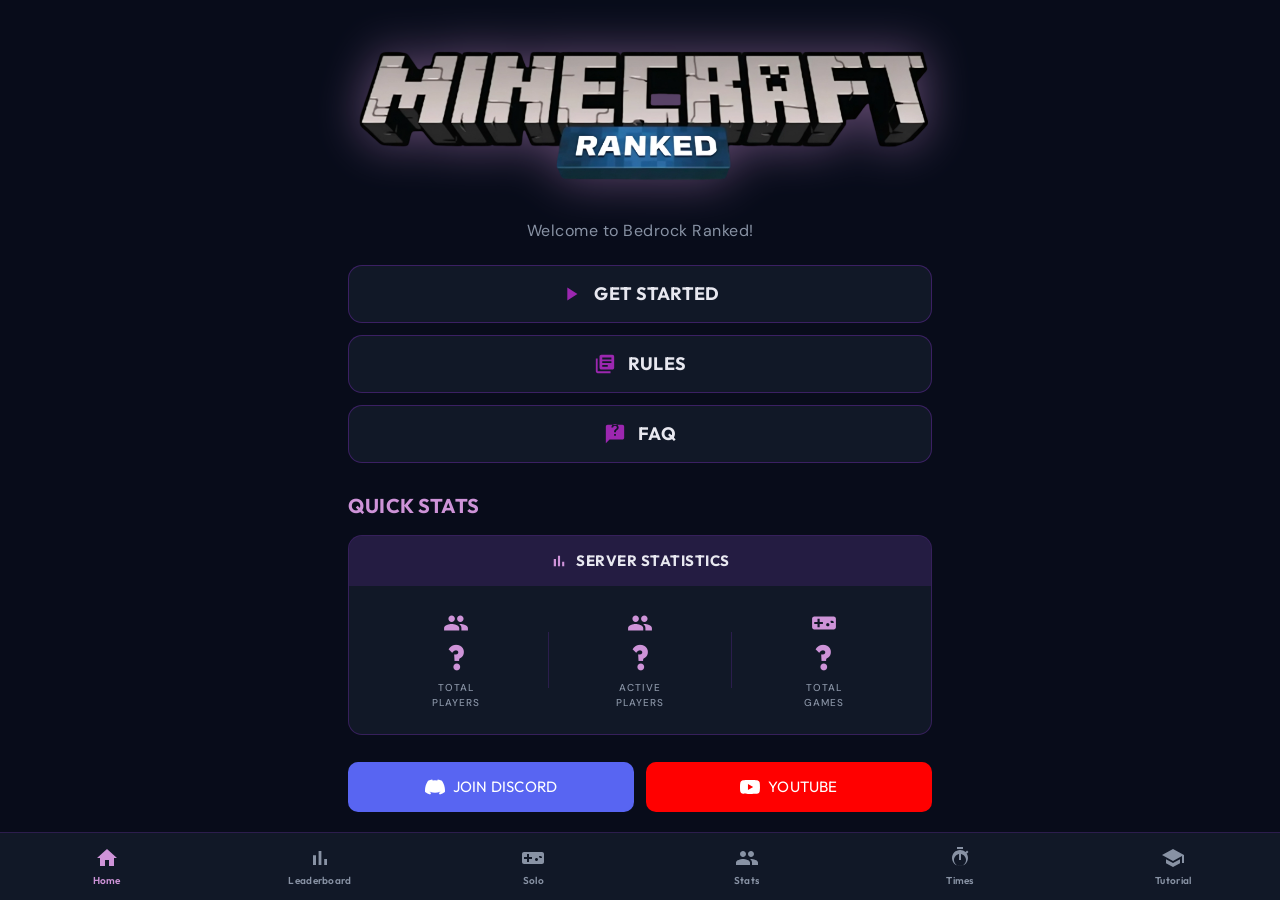
==== commit b25a4633: "Update index.html" ====
--- a/index.html
+++ b/index.html
@@ -29,6 +29,10 @@
     <svg viewBox="0 0 24 24"><path d="M16 11c1.66 0 2.99-1.34 2.99-3S17.66 5 16 5c-1.66 0-3 1.34-3 3s1.34 3 3 3zm-8 0c1.66 0 2.99-1.34 2.99-3S9.66 5 8 5C6.34 5 5 6.34 5 8s1.34 3 3 3zm0 2c-2.33 0-7 1.17-7 3.5V19h14v-2.5c0-2.33-4.67-3.5-7-3.5zm8 0c-.29 0-.62.02-.97.05 1.16.84 1.97 1.97 1.97 3.45V19h6v-2.5c0-2.33-4.67-3.5-7-3.5z"/></svg>
     <span>Stats</span>
   </button>
+  <button class="nav-item" data-tab="times">
+    <svg viewBox="0 0 24 24"><path d="M15 1H9v2h6V1zm-4 13h2V8h-2v6zm8.03-6.61l1.42-1.42c-.43-.51-.9-.99-1.41-1.41l-1.42 1.42A7.93 7.93 0 0 0 12 4c-4.41 0-8 3.59-8 8s3.59 8 8 8 8-3.59 8-8c0-1.76-.57-3.38-1.52-4.69zM12 20c-3.31 0-6-2.69-6-6s2.69-6 6-6 6 2.69 6 6-2.69 6-6 6z"/></svg>
+    <span>Times</span>
+  </button>
   <button class="nav-item" data-tab="tutorial">
     <svg viewBox="0 0 24 24"><path d="M5 13.18v4L12 21l7-3.82v-4L12 17l-7-3.82zM12 3L1 9l11 6 9-4.91V17h2V9L12 3z"/></svg>
     <span>Tutorial</span>
@@ -193,6 +197,348 @@
       </div>
       <div class="player-count" id="player-count"></div>
       <div id="stats-list"><div class="loader" style="margin:40px auto"></div></div>
+    </div>
+  </div>
+</div>
+
+
+<div class="tab" id="tab-times">
+  <div class="page-content">
+    <div class="constrain">
+      <h1 class="tut-title">TIMES</h1>
+      <p class="tut-sub">Personal best times for each category, verified and ranked.</p>
+
+      <div class="season-bar">
+        <span class="season-label">Season</span>
+        <button class="season-chip active">Season 0</button>
+        <button class="season-chip disabled" disabled>Season 1</button>
+      </div>
+
+      <!-- 1.16 Section -->
+      <div class="times-version-header">
+        <svg viewBox="0 0 24 24"><path d="M15 1H9v2h6V1zm-4 13h2V8h-2v6zm8.03-6.61l1.42-1.42c-.43-.51-.9-.99-1.41-1.41l-1.42 1.42A7.93 7.93 0 0 0 12 4c-4.41 0-8 3.59-8 8s3.59 8 8 8 8-3.59 8-8c0-1.76-.57-3.38-1.52-4.69zM12 20c-3.31 0-6-2.69-6-6s2.69-6 6-6 6 2.69 6 6-2.69 6-6 6z"/></svg>
+        1.16
+      </div>
+
+      <!-- Stronghold 1.16 -->
+      <div class="times-category">
+        <div class="times-category-title">Stronghold</div>
+        <div class="times-list">
+          <a href="https://youtu.be/RopL5ezTt5U" target="_blank" class="times-entry">
+            <span class="times-rank rank-1">1st</span>
+            <span class="times-player">@Khalooody</span>
+            <span class="times-time">5:12</span>
+            <svg class="times-yt-icon" viewBox="0 0 24 24"><path d="M23.498 6.186a3.016 3.016 0 0 0-2.122-2.136C19.505 3.545 12 3.545 12 3.545s-7.505 0-9.377.505A3.017 3.017 0 0 0 .502 6.186C0 8.07 0 12 0 12s0 3.93.502 5.814a3.016 3.016 0 0 0 2.122 2.136c1.871.505 9.376.505 9.376.505s7.505 0 9.377-.505a3.015 3.015 0 0 0 2.122-2.136C24 15.93 24 12 24 12s0-3.93-.502-5.814zM9.545 15.568V8.432L15.818 12l-6.273 3.568z"/></svg>
+          </a>
+          <a href="https://youtu.be/lLSuSN4j2IU?si=RspudCAshy9Z_JvF" target="_blank" class="times-entry">
+            <span class="times-rank rank-2">2nd</span>
+            <span class="times-player">@Danny15</span>
+            <span class="times-time">5:56</span>
+            <svg class="times-yt-icon" viewBox="0 0 24 24"><path d="M23.498 6.186a3.016 3.016 0 0 0-2.122-2.136C19.505 3.545 12 3.545 12 3.545s-7.505 0-9.377.505A3.017 3.017 0 0 0 .502 6.186C0 8.07 0 12 0 12s0 3.93.502 5.814a3.016 3.016 0 0 0 2.122 2.136c1.871.505 9.376.505 9.376.505s7.505 0 9.377-.505a3.015 3.015 0 0 0 2.122-2.136C24 15.93 24 12 24 12s0-3.93-.502-5.814zM9.545 15.568V8.432L15.818 12l-6.273 3.568z"/></svg>
+          </a>
+          <a href="https://youtu.be/ZWyP1QiG1FY" target="_blank" class="times-entry">
+            <span class="times-rank rank-3">3rd</span>
+            <span class="times-player">@june</span>
+            <span class="times-time">5:56</span>
+            <svg class="times-yt-icon" viewBox="0 0 24 24"><path d="M23.498 6.186a3.016 3.016 0 0 0-2.122-2.136C19.505 3.545 12 3.545 12 3.545s-7.505 0-9.377.505A3.017 3.017 0 0 0 .502 6.186C0 8.07 0 12 0 12s0 3.93.502 5.814a3.016 3.016 0 0 0 2.122 2.136c1.871.505 9.376.505 9.376.505s7.505 0 9.377-.505a3.015 3.015 0 0 0 2.122-2.136C24 15.93 24 12 24 12s0-3.93-.502-5.814zM9.545 15.568V8.432L15.818 12l-6.273 3.568z"/></svg>
+          </a>
+          <a href="https://youtu.be/InU8Q_btyck" target="_blank" class="times-entry">
+            <span class="times-rank rank-n">4th</span>
+            <span class="times-player">@havoc</span>
+            <span class="times-time">6:21</span>
+            <svg class="times-yt-icon" viewBox="0 0 24 24"><path d="M23.498 6.186a3.016 3.016 0 0 0-2.122-2.136C19.505 3.545 12 3.545 12 3.545s-7.505 0-9.377.505A3.017 3.017 0 0 0 .502 6.186C0 8.07 0 12 0 12s0 3.93.502 5.814a3.016 3.016 0 0 0 2.122 2.136c1.871.505 9.376.505 9.376.505s7.505 0 9.377-.505a3.015 3.015 0 0 0 2.122-2.136C24 15.93 24 12 24 12s0-3.93-.502-5.814zM9.545 15.568V8.432L15.818 12l-6.273 3.568z"/></svg>
+          </a>
+          <a href="https://youtu.be/li_J0ZIfaVw" target="_blank" class="times-entry">
+            <span class="times-rank rank-n">5th</span>
+            <span class="times-player">@borco</span>
+            <span class="times-time">6:37</span>
+            <svg class="times-yt-icon" viewBox="0 0 24 24"><path d="M23.498 6.186a3.016 3.016 0 0 0-2.122-2.136C19.505 3.545 12 3.545 12 3.545s-7.505 0-9.377.505A3.017 3.017 0 0 0 .502 6.186C0 8.07 0 12 0 12s0 3.93.502 5.814a3.016 3.016 0 0 0 2.122 2.136c1.871.505 9.376.505 9.376.505s7.505 0 9.377-.505a3.015 3.015 0 0 0 2.122-2.136C24 15.93 24 12 24 12s0-3.93-.502-5.814zM9.545 15.568V8.432L15.818 12l-6.273 3.568z"/></svg>
+          </a>
+        </div>
+      </div>
+
+      <!-- Ruined Portal 1.16 -->
+      <div class="times-category">
+        <div class="times-category-title">Ruined Portal</div>
+        <div class="times-list">
+          <a href="https://youtu.be/3roCQKwe_M0" target="_blank" class="times-entry">
+            <span class="times-rank rank-1">1st</span>
+            <span class="times-player">@borco</span>
+            <span class="times-time">5:18</span>
+            <svg class="times-yt-icon" viewBox="0 0 24 24"><path d="M23.498 6.186a3.016 3.016 0 0 0-2.122-2.136C19.505 3.545 12 3.545 12 3.545s-7.505 0-9.377.505A3.017 3.017 0 0 0 .502 6.186C0 8.07 0 12 0 12s0 3.93.502 5.814a3.016 3.016 0 0 0 2.122 2.136c1.871.505 9.376.505 9.376.505s7.505 0 9.377-.505a3.015 3.015 0 0 0 2.122-2.136C24 15.93 24 12 24 12s0-3.93-.502-5.814zM9.545 15.568V8.432L15.818 12l-6.273 3.568z"/></svg>
+          </a>
+          <a href="https://youtu.be/HhEFm6zsOzU" target="_blank" class="times-entry">
+            <span class="times-rank rank-2">2nd</span>
+            <span class="times-player">@june</span>
+            <span class="times-time">5:47</span>
+            <svg class="times-yt-icon" viewBox="0 0 24 24"><path d="M23.498 6.186a3.016 3.016 0 0 0-2.122-2.136C19.505 3.545 12 3.545 12 3.545s-7.505 0-9.377.505A3.017 3.017 0 0 0 .502 6.186C0 8.07 0 12 0 12s0 3.93.502 5.814a3.016 3.016 0 0 0 2.122 2.136c1.871.505 9.376.505 9.376.505s7.505 0 9.377-.505a3.015 3.015 0 0 0 2.122-2.136C24 15.93 24 12 24 12s0-3.93-.502-5.814zM9.545 15.568V8.432L15.818 12l-6.273 3.568z"/></svg>
+          </a>
+          <a href="https://www.youtube.com/live/BxL8q-McRhA?si=Cp8rwCUO36ByTaw0" target="_blank" class="times-entry">
+            <span class="times-rank rank-3">3rd</span>
+            <span class="times-player">@Danny15</span>
+            <span class="times-time">5:55</span>
+            <svg class="times-yt-icon" viewBox="0 0 24 24"><path d="M23.498 6.186a3.016 3.016 0 0 0-2.122-2.136C19.505 3.545 12 3.545 12 3.545s-7.505 0-9.377.505A3.017 3.017 0 0 0 .502 6.186C0 8.07 0 12 0 12s0 3.93.502 5.814a3.016 3.016 0 0 0 2.122 2.136c1.871.505 9.376.505 9.376.505s7.505 0 9.377-.505a3.015 3.015 0 0 0 2.122-2.136C24 15.93 24 12 24 12s0-3.93-.502-5.814zM9.545 15.568V8.432L15.818 12l-6.273 3.568z"/></svg>
+          </a>
+          <a href="https://youtu.be/XFMIFqjmGy0" target="_blank" class="times-entry">
+            <span class="times-rank rank-n">4th</span>
+            <span class="times-player">@havoc</span>
+            <span class="times-time">6:18</span>
+            <svg class="times-yt-icon" viewBox="0 0 24 24"><path d="M23.498 6.186a3.016 3.016 0 0 0-2.122-2.136C19.505 3.545 12 3.545 12 3.545s-7.505 0-9.377.505A3.017 3.017 0 0 0 .502 6.186C0 8.07 0 12 0 12s0 3.93.502 5.814a3.016 3.016 0 0 0 2.122 2.136c1.871.505 9.376.505 9.376.505s7.505 0 9.377-.505a3.015 3.015 0 0 0 2.122-2.136C24 15.93 24 12 24 12s0-3.93-.502-5.814zM9.545 15.568V8.432L15.818 12l-6.273 3.568z"/></svg>
+          </a>
+          <a href="https://b23.tv/NhVbh8d" target="_blank" class="times-entry">
+            <span class="times-rank rank-n">5th</span>
+            <span class="times-player">@AAisgod</span>
+            <span class="times-time">6:23</span>
+            <svg class="times-yt-icon" viewBox="0 0 24 24"><path d="M23.498 6.186a3.016 3.016 0 0 0-2.122-2.136C19.505 3.545 12 3.545 12 3.545s-7.505 0-9.377.505A3.017 3.017 0 0 0 .502 6.186C0 8.07 0 12 0 12s0 3.93.502 5.814a3.016 3.016 0 0 0 2.122 2.136c1.871.505 9.376.505 9.376.505s7.505 0 9.377-.505a3.015 3.015 0 0 0 2.122-2.136C24 15.93 24 12 24 12s0-3.93-.502-5.814zM9.545 15.568V8.432L15.818 12l-6.273 3.568z"/></svg>
+          </a>
+        </div>
+      </div>
+
+      <!-- Village 1.16 -->
+      <div class="times-category">
+        <div class="times-category-title">Village</div>
+        <div class="times-list">
+          <a href="https://youtu.be/oHKexYb27yw" target="_blank" class="times-entry">
+            <span class="times-rank rank-1">1st</span>
+            <span class="times-player">@june</span>
+            <span class="times-time">6:31</span>
+            <svg class="times-yt-icon" viewBox="0 0 24 24"><path d="M23.498 6.186a3.016 3.016 0 0 0-2.122-2.136C19.505 3.545 12 3.545 12 3.545s-7.505 0-9.377.505A3.017 3.017 0 0 0 .502 6.186C0 8.07 0 12 0 12s0 3.93.502 5.814a3.016 3.016 0 0 0 2.122 2.136c1.871.505 9.376.505 9.376.505s7.505 0 9.377-.505a3.015 3.015 0 0 0 2.122-2.136C24 15.93 24 12 24 12s0-3.93-.502-5.814zM9.545 15.568V8.432L15.818 12l-6.273 3.568z"/></svg>
+          </a>
+          <a href="https://youtu.be/oIYRIsjmeFQ?si=3WyHhtzEIDTvlH30" target="_blank" class="times-entry">
+            <span class="times-rank rank-2">2nd</span>
+            <span class="times-player">@Danny15</span>
+            <span class="times-time">6:35</span>
+            <svg class="times-yt-icon" viewBox="0 0 24 24"><path d="M23.498 6.186a3.016 3.016 0 0 0-2.122-2.136C19.505 3.545 12 3.545 12 3.545s-7.505 0-9.377.505A3.017 3.017 0 0 0 .502 6.186C0 8.07 0 12 0 12s0 3.93.502 5.814a3.016 3.016 0 0 0 2.122 2.136c1.871.505 9.376.505 9.376.505s7.505 0 9.377-.505a3.015 3.015 0 0 0 2.122-2.136C24 15.93 24 12 24 12s0-3.93-.502-5.814zM9.545 15.568V8.432L15.818 12l-6.273 3.568z"/></svg>
+          </a>
+          <a href="https://youtu.be/K_QaY-6QC_Q" target="_blank" class="times-entry">
+            <span class="times-rank rank-3">3rd</span>
+            <span class="times-player">@borco</span>
+            <span class="times-time">7:53</span>
+            <svg class="times-yt-icon" viewBox="0 0 24 24"><path d="M23.498 6.186a3.016 3.016 0 0 0-2.122-2.136C19.505 3.545 12 3.545 12 3.545s-7.505 0-9.377.505A3.017 3.017 0 0 0 .502 6.186C0 8.07 0 12 0 12s0 3.93.502 5.814a3.016 3.016 0 0 0 2.122 2.136c1.871.505 9.376.505 9.376.505s7.505 0 9.377-.505a3.015 3.015 0 0 0 2.122-2.136C24 15.93 24 12 24 12s0-3.93-.502-5.814zM9.545 15.568V8.432L15.818 12l-6.273 3.568z"/></svg>
+          </a>
+          <a href="https://youtu.be/1SOyZidyVCk?si=om3YnzKOZPlYF_ps" target="_blank" class="times-entry">
+            <span class="times-rank rank-n">4th</span>
+            <span class="times-player">@Khalooody</span>
+            <span class="times-time">8:06</span>
+            <svg class="times-yt-icon" viewBox="0 0 24 24"><path d="M23.498 6.186a3.016 3.016 0 0 0-2.122-2.136C19.505 3.545 12 3.545 12 3.545s-7.505 0-9.377.505A3.017 3.017 0 0 0 .502 6.186C0 8.07 0 12 0 12s0 3.93.502 5.814a3.016 3.016 0 0 0 2.122 2.136c1.871.505 9.376.505 9.376.505s7.505 0 9.377-.505a3.015 3.015 0 0 0 2.122-2.136C24 15.93 24 12 24 12s0-3.93-.502-5.814zM9.545 15.568V8.432L15.818 12l-6.273 3.568z"/></svg>
+          </a>
+          <a href="https://b23.tv/blBa2yG" target="_blank" class="times-entry">
+            <span class="times-rank rank-n">5th</span>
+            <span class="times-player">@AAisgod</span>
+            <span class="times-time">9:16</span>
+            <svg class="times-yt-icon" viewBox="0 0 24 24"><path d="M23.498 6.186a3.016 3.016 0 0 0-2.122-2.136C19.505 3.545 12 3.545 12 3.545s-7.505 0-9.377.505A3.017 3.017 0 0 0 .502 6.186C0 8.07 0 12 0 12s0 3.93.502 5.814a3.016 3.016 0 0 0 2.122 2.136c1.871.505 9.376.505 9.376.505s7.505 0 9.377-.505a3.015 3.015 0 0 0 2.122-2.136C24 15.93 24 12 24 12s0-3.93-.502-5.814zM9.545 15.568V8.432L15.818 12l-6.273 3.568z"/></svg>
+          </a>
+        </div>
+      </div>
+
+      <!-- Desert Temple 1.16 -->
+      <div class="times-category">
+        <div class="times-category-title">Desert Temple</div>
+        <div class="times-list">
+          <a href="https://youtu.be/SJpBntdkDoM" target="_blank" class="times-entry">
+            <span class="times-rank rank-1">1st</span>
+            <span class="times-player">@Danny15</span>
+            <span class="times-time">8:03</span>
+            <svg class="times-yt-icon" viewBox="0 0 24 24"><path d="M23.498 6.186a3.016 3.016 0 0 0-2.122-2.136C19.505 3.545 12 3.545 12 3.545s-7.505 0-9.377.505A3.017 3.017 0 0 0 .502 6.186C0 8.07 0 12 0 12s0 3.93.502 5.814a3.016 3.016 0 0 0 2.122 2.136c1.871.505 9.376.505 9.376.505s7.505 0 9.377-.505a3.015 3.015 0 0 0 2.122-2.136C24 15.93 24 12 24 12s0-3.93-.502-5.814zM9.545 15.568V8.432L15.818 12l-6.273 3.568z"/></svg>
+          </a>
+          <a href="https://youtu.be/P5p6gxf1vFE" target="_blank" class="times-entry">
+            <span class="times-rank rank-2">2nd</span>
+            <span class="times-player">@june</span>
+            <span class="times-time">9:30</span>
+            <svg class="times-yt-icon" viewBox="0 0 24 24"><path d="M23.498 6.186a3.016 3.016 0 0 0-2.122-2.136C19.505 3.545 12 3.545 12 3.545s-7.505 0-9.377.505A3.017 3.017 0 0 0 .502 6.186C0 8.07 0 12 0 12s0 3.93.502 5.814a3.016 3.016 0 0 0 2.122 2.136c1.871.505 9.376.505 9.376.505s7.505 0 9.377-.505a3.015 3.015 0 0 0 2.122-2.136C24 15.93 24 12 24 12s0-3.93-.502-5.814zM9.545 15.568V8.432L15.818 12l-6.273 3.568z"/></svg>
+          </a>
+          <a href="https://www.youtube.com/watch?v=zSr8_l5kksk" target="_blank" class="times-entry">
+            <span class="times-rank rank-3">3rd</span>
+            <span class="times-player">@havoc</span>
+            <span class="times-time">10:06</span>
+            <svg class="times-yt-icon" viewBox="0 0 24 24"><path d="M23.498 6.186a3.016 3.016 0 0 0-2.122-2.136C19.505 3.545 12 3.545 12 3.545s-7.505 0-9.377.505A3.017 3.017 0 0 0 .502 6.186C0 8.07 0 12 0 12s0 3.93.502 5.814a3.016 3.016 0 0 0 2.122 2.136c1.871.505 9.376.505 9.376.505s7.505 0 9.377-.505a3.015 3.015 0 0 0 2.122-2.136C24 15.93 24 12 24 12s0-3.93-.502-5.814zM9.545 15.568V8.432L15.818 12l-6.273 3.568z"/></svg>
+          </a>
+          <a href="https://b23.tv/CIWr91a" target="_blank" class="times-entry">
+            <span class="times-rank rank-n">4th</span>
+            <span class="times-player">@AAisgod</span>
+            <span class="times-time">10:28</span>
+            <svg class="times-yt-icon" viewBox="0 0 24 24"><path d="M23.498 6.186a3.016 3.016 0 0 0-2.122-2.136C19.505 3.545 12 3.545 12 3.545s-7.505 0-9.377.505A3.017 3.017 0 0 0 .502 6.186C0 8.07 0 12 0 12s0 3.93.502 5.814a3.016 3.016 0 0 0 2.122 2.136c1.871.505 9.376.505 9.376.505s7.505 0 9.377-.505a3.015 3.015 0 0 0 2.122-2.136C24 15.93 24 12 24 12s0-3.93-.502-5.814zM9.545 15.568V8.432L15.818 12l-6.273 3.568z"/></svg>
+          </a>
+          <a href="https://youtu.be/z9zS_os6N3g" target="_blank" class="times-entry">
+            <span class="times-rank rank-n">5th</span>
+            <span class="times-player">@TheOriginalCreeper</span>
+            <span class="times-time">10:32</span>
+            <svg class="times-yt-icon" viewBox="0 0 24 24"><path d="M23.498 6.186a3.016 3.016 0 0 0-2.122-2.136C19.505 3.545 12 3.545 12 3.545s-7.505 0-9.377.505A3.017 3.017 0 0 0 .502 6.186C0 8.07 0 12 0 12s0 3.93.502 5.814a3.016 3.016 0 0 0 2.122 2.136c1.871.505 9.376.505 9.376.505s7.505 0 9.377-.505a3.015 3.015 0 0 0 2.122-2.136C24 15.93 24 12 24 12s0-3.93-.502-5.814zM9.545 15.568V8.432L15.818 12l-6.273 3.568z"/></svg>
+          </a>
+        </div>
+      </div>
+
+      <!-- Shipwreck 1.16 -->
+      <div class="times-category">
+        <div class="times-category-title">Shipwreck</div>
+        <div class="times-list">
+          <a href="https://youtu.be/neyVBRxnltI" target="_blank" class="times-entry">
+            <span class="times-rank rank-1">1st</span>
+            <span class="times-player">@june</span>
+            <span class="times-time">9:18</span>
+            <svg class="times-yt-icon" viewBox="0 0 24 24"><path d="M23.498 6.186a3.016 3.016 0 0 0-2.122-2.136C19.505 3.545 12 3.545 12 3.545s-7.505 0-9.377.505A3.017 3.017 0 0 0 .502 6.186C0 8.07 0 12 0 12s0 3.93.502 5.814a3.016 3.016 0 0 0 2.122 2.136c1.871.505 9.376.505 9.376.505s7.505 0 9.377-.505a3.015 3.015 0 0 0 2.122-2.136C24 15.93 24 12 24 12s0-3.93-.502-5.814zM9.545 15.568V8.432L15.818 12l-6.273 3.568z"/></svg>
+          </a>
+          <a href="https://youtu.be/COoSsuCzNuk" target="_blank" class="times-entry">
+            <span class="times-rank rank-2">2nd</span>
+            <span class="times-player">@TheOriginalCreeper</span>
+            <span class="times-time">12:56</span>
+            <svg class="times-yt-icon" viewBox="0 0 24 24"><path d="M23.498 6.186a3.016 3.016 0 0 0-2.122-2.136C19.505 3.545 12 3.545 12 3.545s-7.505 0-9.377.505A3.017 3.017 0 0 0 .502 6.186C0 8.07 0 12 0 12s0 3.93.502 5.814a3.016 3.016 0 0 0 2.122 2.136c1.871.505 9.376.505 9.376.505s7.505 0 9.377-.505a3.015 3.015 0 0 0 2.122-2.136C24 15.93 24 12 24 12s0-3.93-.502-5.814zM9.545 15.568V8.432L15.818 12l-6.273 3.568z"/></svg>
+          </a>
+        </div>
+      </div>
+
+      <!-- 1.18+ Section -->
+      <div class="times-version-header">
+        <svg viewBox="0 0 24 24"><path d="M15 1H9v2h6V1zm-4 13h2V8h-2v6zm8.03-6.61l1.42-1.42c-.43-.51-.9-.99-1.41-1.41l-1.42 1.42A7.93 7.93 0 0 0 12 4c-4.41 0-8 3.59-8 8s3.59 8 8 8 8-3.59 8-8c0-1.76-.57-3.38-1.52-4.69zM12 20c-3.31 0-6-2.69-6-6s2.69-6 6-6 6 2.69 6 6-2.69 6-6 6z"/></svg>
+        1.18+
+      </div>
+
+      <!-- Bastion 1.18+ -->
+      <div class="times-category">
+        <div class="times-category-title">Bastion</div>
+        <div class="times-list">
+          <a href="https://youtu.be/QCfFHKaI63s" target="_blank" class="times-entry">
+            <span class="times-rank rank-1">1st</span>
+            <span class="times-player">@Danny15</span>
+            <span class="times-time">5:02</span>
+            <svg class="times-yt-icon" viewBox="0 0 24 24"><path d="M23.498 6.186a3.016 3.016 0 0 0-2.122-2.136C19.505 3.545 12 3.545 12 3.545s-7.505 0-9.377.505A3.017 3.017 0 0 0 .502 6.186C0 8.07 0 12 0 12s0 3.93.502 5.814a3.016 3.016 0 0 0 2.122 2.136c1.871.505 9.376.505 9.376.505s7.505 0 9.377-.505a3.015 3.015 0 0 0 2.122-2.136C24 15.93 24 12 24 12s0-3.93-.502-5.814zM9.545 15.568V8.432L15.818 12l-6.273 3.568z"/></svg>
+          </a>
+          <a href="https://youtu.be/kTO4vGtfsGw" target="_blank" class="times-entry">
+            <span class="times-rank rank-2">2nd</span>
+            <span class="times-player">@june</span>
+            <span class="times-time">5:39</span>
+            <svg class="times-yt-icon" viewBox="0 0 24 24"><path d="M23.498 6.186a3.016 3.016 0 0 0-2.122-2.136C19.505 3.545 12 3.545 12 3.545s-7.505 0-9.377.505A3.017 3.017 0 0 0 .502 6.186C0 8.07 0 12 0 12s0 3.93.502 5.814a3.016 3.016 0 0 0 2.122 2.136c1.871.505 9.376.505 9.376.505s7.505 0 9.377-.505a3.015 3.015 0 0 0 2.122-2.136C24 15.93 24 12 24 12s0-3.93-.502-5.814zM9.545 15.568V8.432L15.818 12l-6.273 3.568z"/></svg>
+          </a>
+          <a href="https://youtu.be/Ijr7_aCny_8?si=SQiqv2OIbJroZjlE" target="_blank" class="times-entry">
+            <span class="times-rank rank-3">3rd</span>
+            <span class="times-player">@halealexxd</span>
+            <span class="times-time">6:20</span>
+            <svg class="times-yt-icon" viewBox="0 0 24 24"><path d="M23.498 6.186a3.016 3.016 0 0 0-2.122-2.136C19.505 3.545 12 3.545 12 3.545s-7.505 0-9.377.505A3.017 3.017 0 0 0 .502 6.186C0 8.07 0 12 0 12s0 3.93.502 5.814a3.016 3.016 0 0 0 2.122 2.136c1.871.505 9.376.505 9.376.505s7.505 0 9.377-.505a3.015 3.015 0 0 0 2.122-2.136C24 15.93 24 12 24 12s0-3.93-.502-5.814zM9.545 15.568V8.432L15.818 12l-6.273 3.568z"/></svg>
+          </a>
+          <a href="https://youtu.be/G0unehtXJEU" target="_blank" class="times-entry">
+            <span class="times-rank rank-n">4th</span>
+            <span class="times-player">@borco</span>
+            <span class="times-time">6:55</span>
+            <svg class="times-yt-icon" viewBox="0 0 24 24"><path d="M23.498 6.186a3.016 3.016 0 0 0-2.122-2.136C19.505 3.545 12 3.545 12 3.545s-7.505 0-9.377.505A3.017 3.017 0 0 0 .502 6.186C0 8.07 0 12 0 12s0 3.93.502 5.814a3.016 3.016 0 0 0 2.122 2.136c1.871.505 9.376.505 9.376.505s7.505 0 9.377-.505a3.015 3.015 0 0 0 2.122-2.136C24 15.93 24 12 24 12s0-3.93-.502-5.814zM9.545 15.568V8.432L15.818 12l-6.273 3.568z"/></svg>
+          </a>
+          <a href="https://www.youtube.com/watch?v=fzaKimM_56I" target="_blank" class="times-entry">
+            <span class="times-rank rank-n">5th</span>
+            <span class="times-player">@plushy</span>
+            <span class="times-time">8:08</span>
+            <svg class="times-yt-icon" viewBox="0 0 24 24"><path d="M23.498 6.186a3.016 3.016 0 0 0-2.122-2.136C19.505 3.545 12 3.545 12 3.545s-7.505 0-9.377.505A3.017 3.017 0 0 0 .502 6.186C0 8.07 0 12 0 12s0 3.93.502 5.814a3.016 3.016 0 0 0 2.122 2.136c1.871.505 9.376.505 9.376.505s7.505 0 9.377-.505a3.015 3.015 0 0 0 2.122-2.136C24 15.93 24 12 24 12s0-3.93-.502-5.814zM9.545 15.568V8.432L15.818 12l-6.273 3.568z"/></svg>
+          </a>
+        </div>
+      </div>
+
+      <!-- Warped 1.18+ -->
+      <div class="times-category">
+        <div class="times-category-title">Warped</div>
+        <div class="times-list">
+          <a href="https://youtu.be/ZdQj4_uOzAk?is=9noV3pxhXB9jUMo8" target="_blank" class="times-entry">
+            <span class="times-rank rank-1">1st</span>
+            <span class="times-player">@june</span>
+            <span class="times-time">5:50</span>
+            <svg class="times-yt-icon" viewBox="0 0 24 24"><path d="M23.498 6.186a3.016 3.016 0 0 0-2.122-2.136C19.505 3.545 12 3.545 12 3.545s-7.505 0-9.377.505A3.017 3.017 0 0 0 .502 6.186C0 8.07 0 12 0 12s0 3.93.502 5.814a3.016 3.016 0 0 0 2.122 2.136c1.871.505 9.376.505 9.376.505s7.505 0 9.377-.505a3.015 3.015 0 0 0 2.122-2.136C24 15.93 24 12 24 12s0-3.93-.502-5.814zM9.545 15.568V8.432L15.818 12l-6.273 3.568z"/></svg>
+          </a>
+          <a href="https://youtu.be/uqXhbLS1SSQ" target="_blank" class="times-entry">
+            <span class="times-rank rank-2">2nd</span>
+            <span class="times-player">@psemtube</span>
+            <span class="times-time">7:29</span>
+            <svg class="times-yt-icon" viewBox="0 0 24 24"><path d="M23.498 6.186a3.016 3.016 0 0 0-2.122-2.136C19.505 3.545 12 3.545 12 3.545s-7.505 0-9.377.505A3.017 3.017 0 0 0 .502 6.186C0 8.07 0 12 0 12s0 3.93.502 5.814a3.016 3.016 0 0 0 2.122 2.136c1.871.505 9.376.505 9.376.505s7.505 0 9.377-.505a3.015 3.015 0 0 0 2.122-2.136C24 15.93 24 12 24 12s0-3.93-.502-5.814zM9.545 15.568V8.432L15.818 12l-6.273 3.568z"/></svg>
+          </a>
+          <a href="https://www.youtube.com/watch?v=uncuacdgaos&feature=youtu.be" target="_blank" class="times-entry">
+            <span class="times-rank rank-3">3rd</span>
+            <span class="times-player">@OphieSR</span>
+            <span class="times-time">7:58</span>
+            <svg class="times-yt-icon" viewBox="0 0 24 24"><path d="M23.498 6.186a3.016 3.016 0 0 0-2.122-2.136C19.505 3.545 12 3.545 12 3.545s-7.505 0-9.377.505A3.017 3.017 0 0 0 .502 6.186C0 8.07 0 12 0 12s0 3.93.502 5.814a3.016 3.016 0 0 0 2.122 2.136c1.871.505 9.376.505 9.376.505s7.505 0 9.377-.505a3.015 3.015 0 0 0 2.122-2.136C24 15.93 24 12 24 12s0-3.93-.502-5.814zM9.545 15.568V8.432L15.818 12l-6.273 3.568z"/></svg>
+          </a>
+          <a href="https://b23.tv/2KlMLh6" target="_blank" class="times-entry">
+            <span class="times-rank rank-n">4th</span>
+            <span class="times-player">@AAisgod</span>
+            <span class="times-time">8:50</span>
+            <svg class="times-yt-icon" viewBox="0 0 24 24"><path d="M23.498 6.186a3.016 3.016 0 0 0-2.122-2.136C19.505 3.545 12 3.545 12 3.545s-7.505 0-9.377.505A3.017 3.017 0 0 0 .502 6.186C0 8.07 0 12 0 12s0 3.93.502 5.814a3.016 3.016 0 0 0 2.122 2.136c1.871.505 9.376.505 9.376.505s7.505 0 9.377-.505a3.015 3.015 0 0 0 2.122-2.136C24 15.93 24 12 24 12s0-3.93-.502-5.814zM9.545 15.568V8.432L15.818 12l-6.273 3.568z"/></svg>
+          </a>
+          <a href="https://youtu.be/ml99IgRUBCw?si=OxvAVrdxkFhB5PZ9" target="_blank" class="times-entry">
+            <span class="times-rank rank-n">5th</span>
+            <span class="times-player">@darkmint fan</span>
+            <span class="times-time">9:09</span>
+            <svg class="times-yt-icon" viewBox="0 0 24 24"><path d="M23.498 6.186a3.016 3.016 0 0 0-2.122-2.136C19.505 3.545 12 3.545 12 3.545s-7.505 0-9.377.505A3.017 3.017 0 0 0 .502 6.186C0 8.07 0 12 0 12s0 3.93.502 5.814a3.016 3.016 0 0 0 2.122 2.136c1.871.505 9.376.505 9.376.505s7.505 0 9.377-.505a3.015 3.015 0 0 0 2.122-2.136C24 15.93 24 12 24 12s0-3.93-.502-5.814zM9.545 15.568V8.432L15.818 12l-6.273 3.568z"/></svg>
+          </a>
+        </div>
+      </div>
+
+      <!-- Ruined Portal 1.18+ -->
+      <div class="times-category">
+        <div class="times-category-title">Ruined Portal</div>
+        <div class="times-list">
+          <a href="https://youtu.be/afZE2zyDLMw?si=5U8xpJiBTwJnDepB" target="_blank" class="times-entry">
+            <span class="times-rank rank-1">1st</span>
+            <span class="times-player">@june</span>
+            <span class="times-time">5:20</span>
+            <svg class="times-yt-icon" viewBox="0 0 24 24"><path d="M23.498 6.186a3.016 3.016 0 0 0-2.122-2.136C19.505 3.545 12 3.545 12 3.545s-7.505 0-9.377.505A3.017 3.017 0 0 0 .502 6.186C0 8.07 0 12 0 12s0 3.93.502 5.814a3.016 3.016 0 0 0 2.122 2.136c1.871.505 9.376.505 9.376.505s7.505 0 9.377-.505a3.015 3.015 0 0 0 2.122-2.136C24 15.93 24 12 24 12s0-3.93-.502-5.814zM9.545 15.568V8.432L15.818 12l-6.273 3.568z"/></svg>
+          </a>
+          <a href="https://youtu.be/HjEgCBkh2lA" target="_blank" class="times-entry">
+            <span class="times-rank rank-2">2nd</span>
+            <span class="times-player">@Danny15</span>
+            <span class="times-time">6:21</span>
+            <svg class="times-yt-icon" viewBox="0 0 24 24"><path d="M23.498 6.186a3.016 3.016 0 0 0-2.122-2.136C19.505 3.545 12 3.545 12 3.545s-7.505 0-9.377.505A3.017 3.017 0 0 0 .502 6.186C0 8.07 0 12 0 12s0 3.93.502 5.814a3.016 3.016 0 0 0 2.122 2.136c1.871.505 9.376.505 9.376.505s7.505 0 9.377-.505a3.015 3.015 0 0 0 2.122-2.136C24 15.93 24 12 24 12s0-3.93-.502-5.814zM9.545 15.568V8.432L15.818 12l-6.273 3.568z"/></svg>
+          </a>
+          <a href="https://www.youtube.com/watch?v=VMid7_kBXHI" target="_blank" class="times-entry">
+            <span class="times-rank rank-3">3rd</span>
+            <span class="times-player">@OphieKBM</span>
+            <span class="times-time">6:44</span>
+            <svg class="times-yt-icon" viewBox="0 0 24 24"><path d="M23.498 6.186a3.016 3.016 0 0 0-2.122-2.136C19.505 3.545 12 3.545 12 3.545s-7.505 0-9.377.505A3.017 3.017 0 0 0 .502 6.186C0 8.07 0 12 0 12s0 3.93.502 5.814a3.016 3.016 0 0 0 2.122 2.136c1.871.505 9.376.505 9.376.505s7.505 0 9.377-.505a3.015 3.015 0 0 0 2.122-2.136C24 15.93 24 12 24 12s0-3.93-.502-5.814zM9.545 15.568V8.432L15.818 12l-6.273 3.568z"/></svg>
+          </a>
+          <a href="https://youtu.be/NciN-fqM_Vo" target="_blank" class="times-entry">
+            <span class="times-rank rank-n">4th</span>
+            <span class="times-player">@borco</span>
+            <span class="times-time">7:41</span>
+            <svg class="times-yt-icon" viewBox="0 0 24 24"><path d="M23.498 6.186a3.016 3.016 0 0 0-2.122-2.136C19.505 3.545 12 3.545 12 3.545s-7.505 0-9.377.505A3.017 3.017 0 0 0 .502 6.186C0 8.07 0 12 0 12s0 3.93.502 5.814a3.016 3.016 0 0 0 2.122 2.136c1.871.505 9.376.505 9.376.505s7.505 0 9.377-.505a3.015 3.015 0 0 0 2.122-2.136C24 15.93 24 12 24 12s0-3.93-.502-5.814zM9.545 15.568V8.432L15.818 12l-6.273 3.568z"/></svg>
+          </a>
+        </div>
+      </div>
+
+      <!-- Warped 1.18+ (packless) -->
+      <div class="times-category">
+        <div class="times-category-title">Warped <span class="times-tag">packless</span></div>
+        <div class="times-list">
+          <a href="https://youtu.be/ohZfdu4Fw9s?is=ZmzHXg6JoCVZGCqz" target="_blank" class="times-entry">
+            <span class="times-rank rank-1">1st</span>
+            <span class="times-player">@Darkmint</span>
+            <span class="times-time">7:47</span>
+            <svg class="times-yt-icon" viewBox="0 0 24 24"><path d="M23.498 6.186a3.016 3.016 0 0 0-2.122-2.136C19.505 3.545 12 3.545 12 3.545s-7.505 0-9.377.505A3.017 3.017 0 0 0 .502 6.186C0 8.07 0 12 0 12s0 3.93.502 5.814a3.016 3.016 0 0 0 2.122 2.136c1.871.505 9.376.505 9.376.505s7.505 0 9.377-.505a3.015 3.015 0 0 0 2.122-2.136C24 15.93 24 12 24 12s0-3.93-.502-5.814zM9.545 15.568V8.432L15.818 12l-6.273 3.568z"/></svg>
+          </a>
+          <a href="https://youtu.be/VdM44TZtrOs?si=OhI3BmVN-l4a0u2b" target="_blank" class="times-entry">
+            <span class="times-rank rank-2">2nd</span>
+            <span class="times-player">@OphieSR</span>
+            <span class="times-time">8:12</span>
+            <svg class="times-yt-icon" viewBox="0 0 24 24"><path d="M23.498 6.186a3.016 3.016 0 0 0-2.122-2.136C19.505 3.545 12 3.545 12 3.545s-7.505 0-9.377.505A3.017 3.017 0 0 0 .502 6.186C0 8.07 0 12 0 12s0 3.93.502 5.814a3.016 3.016 0 0 0 2.122 2.136c1.871.505 9.376.505 9.376.505s7.505 0 9.377-.505a3.015 3.015 0 0 0 2.122-2.136C24 15.93 24 12 24 12s0-3.93-.502-5.814zM9.545 15.568V8.432L15.818 12l-6.273 3.568z"/></svg>
+          </a>
+          <a href="https://youtu.be/utdQ_qHSj-k" target="_blank" class="times-entry">
+            <span class="times-rank rank-3">3rd</span>
+            <span class="times-player">@EpicTurtle1707</span>
+            <span class="times-time">8:14</span>
+            <svg class="times-yt-icon" viewBox="0 0 24 24"><path d="M23.498 6.186a3.016 3.016 0 0 0-2.122-2.136C19.505 3.545 12 3.545 12 3.545s-7.505 0-9.377.505A3.017 3.017 0 0 0 .502 6.186C0 8.07 0 12 0 12s0 3.93.502 5.814a3.016 3.016 0 0 0 2.122 2.136c1.871.505 9.376.505 9.376.505s7.505 0 9.377-.505a3.015 3.015 0 0 0 2.122-2.136C24 15.93 24 12 24 12s0-3.93-.502-5.814zM9.545 15.568V8.432L15.818 12l-6.273 3.568z"/></svg>
+          </a>
+          <a href="https://youtu.be/C2rXN9RyrLg" target="_blank" class="times-entry">
+            <span class="times-rank rank-n">4th</span>
+            <span class="times-player">@psemtube</span>
+            <span class="times-time">8:59</span>
+            <svg class="times-yt-icon" viewBox="0 0 24 24"><path d="M23.498 6.186a3.016 3.016 0 0 0-2.122-2.136C19.505 3.545 12 3.545 12 3.545s-7.505 0-9.377.505A3.017 3.017 0 0 0 .502 6.186C0 8.07 0 12 0 12s0 3.93.502 5.814a3.016 3.016 0 0 0 2.122 2.136c1.871.505 9.376.505 9.376.505s7.505 0 9.377-.505a3.015 3.015 0 0 0 2.122-2.136C24 15.93 24 12 24 12s0-3.93-.502-5.814zM9.545 15.568V8.432L15.818 12l-6.273 3.568z"/></svg>
+          </a>
+        </div>
+      </div>
+
+    </div>
+    <div class="social-buttons constrain">
+      <a href="https://discord.gg/9phEyBQXbN" target="_blank" class="social-btn discord">
+        <svg viewBox="0 0 24 24"><path d="M20.317 4.37a19.791 19.791 0 0 0-4.885-1.515.074.074 0 0 0-.079.037c-.21.375-.444.864-.608 1.25a18.27 18.27 0 0 0-5.487 0 12.64 12.64 0 0 0-.617-1.25.077.077 0 0 0-.079-.037A19.736 19.736 0 0 0 3.677 4.37a.07.07 0 0 0-.032.027C.533 9.046-.32 13.58.099 18.057a.082.082 0 0 0 .031.057 19.9 19.9 0 0 0 5.993 3.03.078.078 0 0 0 .084-.028c.462-.63.874-1.295 1.226-1.994a.076.076 0 0 0-.041-.106 13.107 13.107 0 0 1-1.872-.892.077.077 0 0 1-.008-.128 10.2 10.2 0 0 0 .372-.292.074.074 0 0 1 .077-.01c3.928 1.793 8.18 1.793 12.062 0a.074.074 0 0 1 .078.01c.12.098.246.198.373.292a.077.077 0 0 1-.006.127 12.299 12.299 0 0 1-1.873.892.077.077 0 0 0-.041.107c.36.698.772 1.362 1.225 1.993a.076.076 0 0 0 .084.028 19.839 19.839 0 0 0 6.002-3.03.077.077 0 0 0 .032-.054c.5-5.177-.838-9.674-3.549-13.66a.061.061 0 0 0-.031-.03z"/></svg>
+        JOIN DISCORD
+      </a>
+      <a href="https://www.youtube.com/@MCBESRRanked" target="_blank" class="social-btn youtube">
+        <svg viewBox="0 0 24 24"><path d="M23.498 6.186a3.016 3.016 0 0 0-2.122-2.136C19.505 3.545 12 3.545 12 3.545s-7.505 0-9.377.505A3.017 3.017 0 0 0 .502 6.186C0 8.07 0 12 0 12s0 3.93.502 5.814a3.016 3.016 0 0 0 2.122 2.136c1.871.505 9.376.505 9.376.505s7.505 0 9.377-.505a3.015 3.015 0 0 0 2.122-2.136C24 15.93 24 12 24 12s0-3.93-.502-5.814zM9.545 15.568V8.432L15.818 12l-6.273 3.568z"/></svg>
+        YOUTUBE
+      </a>
     </div>
   </div>
 </div>
@@ -430,4 +776,4 @@
 <script src="season0_elo_history.js"></script>
 <script src="script.js"></script>
 </body>
-</html>+</html>
--- a/styles.css
+++ b/styles.css
@@ -1254,4 +1254,144 @@
 /* ===== RESPONSIVE ===== */
 @media (min-width: 600px) {
   .constrain { padding: 0 28px; }
-}+}
+
+.nav-item {
+  min-width: 0;
+}
+.nav-item span {
+  font-size: 10px;
+  white-space: nowrap;
+  overflow: hidden;
+  text-overflow: ellipsis;
+  max-width: 100%;
+}
+@media (max-width: 400px) {
+  .nav-item span { font-size: 9px; }
+  .nav-item svg { width: 20px; height: 20px; }
+  .nav-item { gap: 2px; }
+}
+@media (max-width: 340px) {
+  .nav-item span { display: none; }
+  .bottom-nav { height: 54px; --nav-h: 54px; }
+}
+
+/* ===== TIMES TAB ===== */
+.times-version-header {
+  display: flex;
+  align-items: center;
+  gap: 10px;
+  font-family: 'Outfit', sans-serif;
+  font-size: 13px;
+  font-weight: 800;
+  letter-spacing: 1.5px;
+  text-transform: uppercase;
+  color: var(--accent);
+  margin: 28px 0 10px;
+  padding-bottom: 10px;
+  border-bottom: 1px solid rgba(123,47,190,.3);
+}
+.times-version-header svg {
+  width: 18px;
+  height: 18px;
+  fill: var(--accent);
+  flex-shrink: 0;
+}
+
+.times-category {
+  background: var(--surface);
+  border-radius: var(--radius);
+  overflow: hidden;
+  margin-bottom: 12px;
+  border: 1px solid rgba(123,47,190,.15);
+}
+
+.times-category-title {
+  font-family: 'Outfit', sans-serif;
+  font-size: 13px;
+  font-weight: 700;
+  letter-spacing: .8px;
+  text-transform: uppercase;
+  color: var(--muted);
+  padding: 10px 14px 8px;
+  background: rgba(123,47,190,.08);
+  border-bottom: 1px solid rgba(123,47,190,.12);
+  display: flex;
+  align-items: center;
+  gap: 8px;
+}
+
+.times-tag {
+  font-size: 10px;
+  font-weight: 700;
+  letter-spacing: .6px;
+  background: rgba(123,47,190,.25);
+  color: var(--accent);
+  padding: 2px 7px;
+  border-radius: 20px;
+  text-transform: uppercase;
+}
+
+.times-list {
+  padding: 4px 0;
+}
+
+.times-entry {
+  display: flex;
+  align-items: center;
+  gap: 10px;
+  padding: 9px 14px;
+  text-decoration: none;
+  color: var(--text);
+  transition: background .15s;
+  border-bottom: 1px solid rgba(255,255,255,.04);
+}
+.times-entry:last-child { border-bottom: none; }
+.times-entry:hover { background: rgba(123,47,190,.1); }
+.times-entry:active { background: rgba(123,47,190,.18); }
+
+.times-rank {
+  font-family: 'JetBrains Mono', monospace;
+  font-size: 12px;
+  font-weight: 600;
+  min-width: 30px;
+  text-align: center;
+  padding: 3px 6px;
+  border-radius: 6px;
+  flex-shrink: 0;
+}
+.times-rank.rank-1 { background: rgba(255,215,0,.15); color: var(--rank1); }
+.times-rank.rank-2 { background: rgba(192,192,192,.12); color: var(--rank2); }
+.times-rank.rank-3 { background: rgba(205,127,50,.12); color: var(--rank3); }
+.times-rank.rank-n { background: rgba(75,85,99,.2); color: var(--muted); }
+
+.times-player {
+  flex: 1;
+  font-size: 14px;
+  font-weight: 500;
+  color: var(--text);
+  min-width: 0;
+  overflow: hidden;
+  text-overflow: ellipsis;
+  white-space: nowrap;
+}
+
+.times-time {
+  font-family: 'JetBrains Mono', monospace;
+  font-size: 14px;
+  font-weight: 600;
+  color: var(--accent);
+  flex-shrink: 0;
+  min-width: 40px;
+  text-align: right;
+}
+
+.times-yt-icon {
+  width: 18px;
+  height: 18px;
+  fill: var(--youtube);
+  flex-shrink: 0;
+  opacity: .7;
+  transition: opacity .15s;
+}
+.times-entry:hover .times-yt-icon { opacity: 1; }
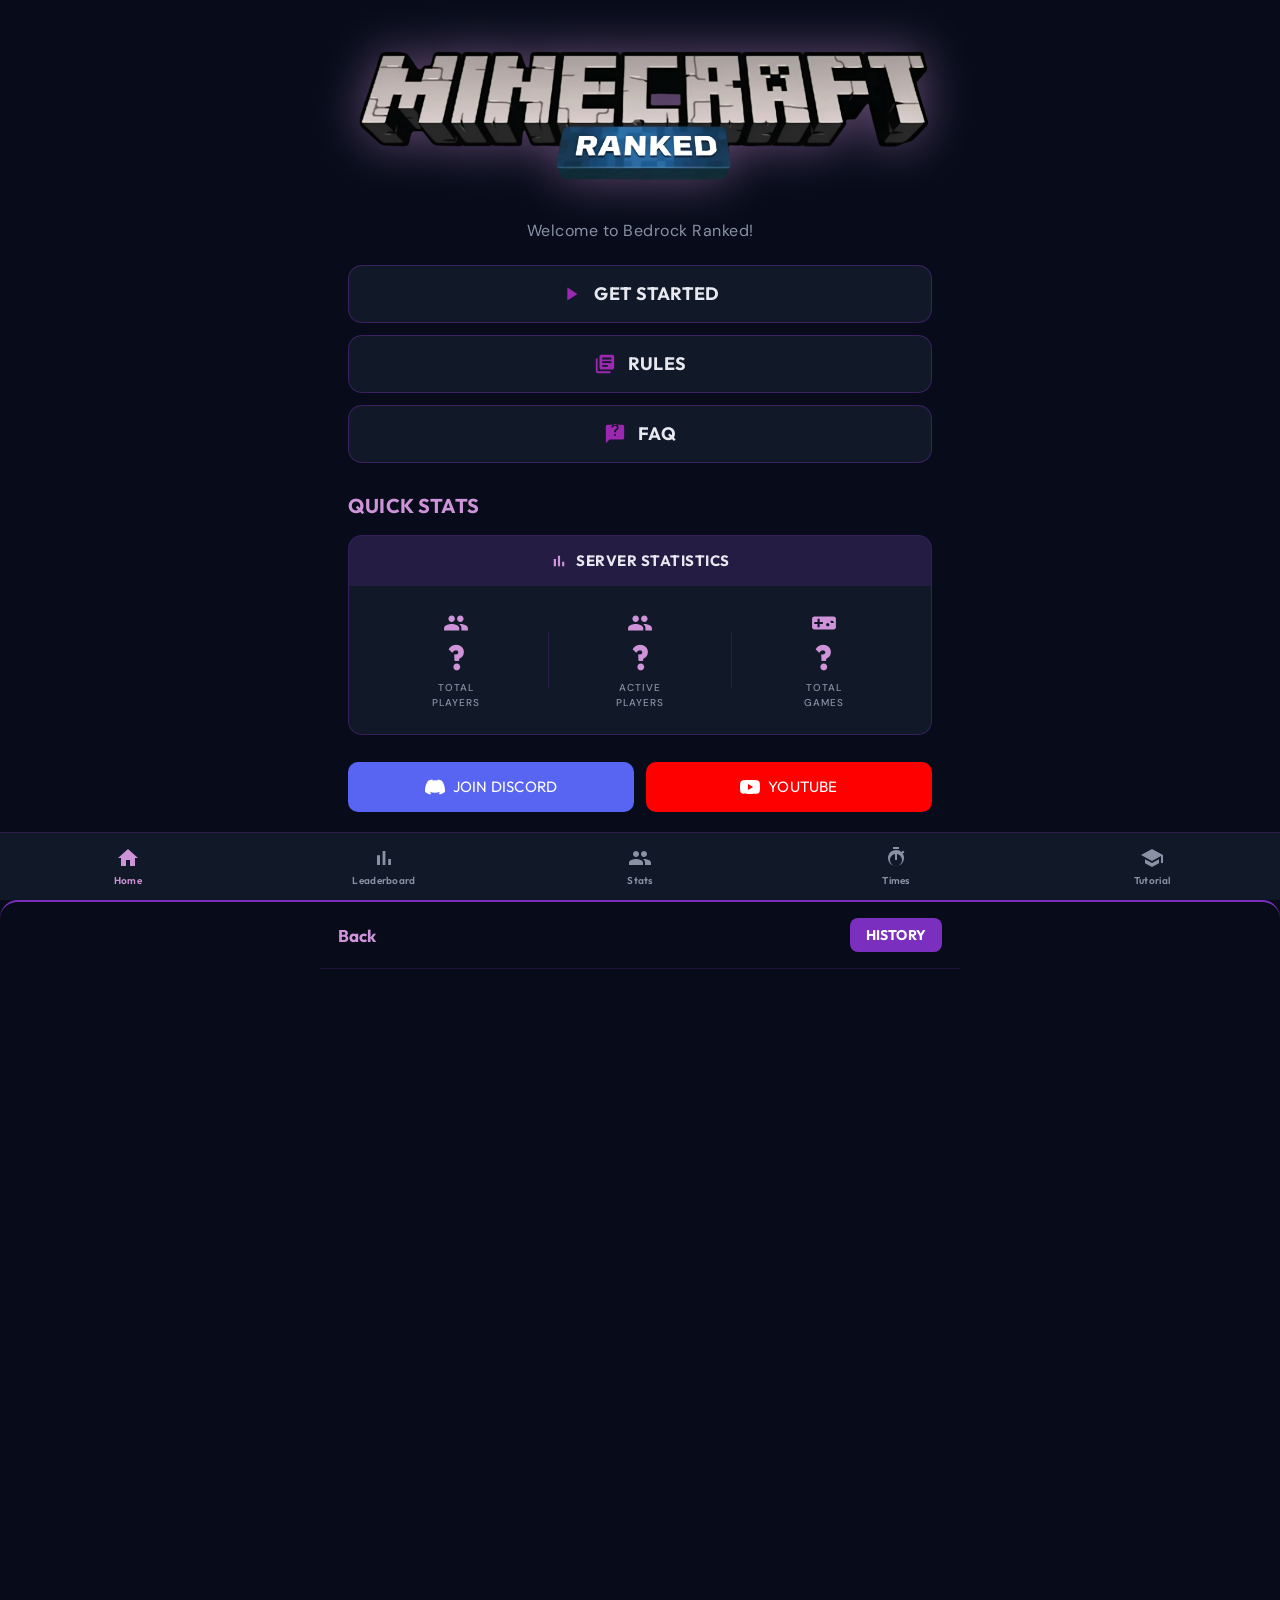
==== commit 7f3c3204: "Update index.html" ====
--- a/index.html
+++ b/index.html
@@ -20,10 +20,6 @@
   <button class="nav-item" data-tab="leaderboard">
     <svg viewBox="0 0 24 24"><path d="M5 9.2h3V19H5zM10.6 5h2.8v14h-2.8zm5.6 8H19v6h-2.8z"/></svg>
     <span>Leaderboard</span>
-  </button>
-  <button class="nav-item" data-tab="solo">
-    <svg viewBox="0 0 24 24"><path d="M21 6H3c-1.1 0-2 .9-2 2v8c0 1.1.9 2 2 2h18c1.1 0 2-.9 2-2V8c0-1.1-.9-2-2-2zm-10 7H8v3H6v-3H3v-2h3V8h2v3h3v2zm4.5 2c-.83 0-1.5-.67-1.5-1.5S14.67 12 15.5 12s1.5.67 1.5 1.5S16.33 15 15.5 15zm4-3c-.83 0-1.5-.67-1.5-1.5S18.67 10 19.5 10s1.5.67 1.5 1.5S20.33 12 19.5 12z"/></svg>
-    <span>Solo</span>
   </button>
   <button class="nav-item" data-tab="stats">
     <svg viewBox="0 0 24 24"><path d="M16 11c1.66 0 2.99-1.34 2.99-3S17.66 5 16 5c-1.66 0-3 1.34-3 3s1.34 3 3 3zm-8 0c1.66 0 2.99-1.34 2.99-3S9.66 5 8 5C6.34 5 5 6.34 5 8s1.34 3 3 3zm0 2c-2.33 0-7 1.17-7 3.5V19h14v-2.5c0-2.33-4.67-3.5-7-3.5zm8 0c-.29 0-.62.02-.97.05 1.16.84 1.97 1.97 1.97 3.45V19h6v-2.5c0-2.33-4.67-3.5-7-3.5z"/></svg>
@@ -136,53 +132,7 @@
 </div>
 
 
-<div class="tab" id="tab-solo">
-  <div class="page-content">
-    <div class="constrain">
-      <div class="card">
-        <div class="card-header-row">
-          <svg viewBox="0 0 24 24" class="icon-purple"><path d="M21 6H3c-1.1 0-2 .9-2 2v8c0 1.1.9 2 2 2h18c1.1 0 2-.9 2-2V8c0-1.1-.9-2-2-2zm-10 7H8v3H6v-3H3v-2h3V8h2v3h3v2zm4.5 2c-.83 0-1.5-.67-1.5-1.5S14.67 12 15.5 12s1.5.67 1.5 1.5S16.33 15 15.5 15zm4-3c-.83 0-1.5-.67-1.5-1.5S18.67 10 19.5 10s1.5.67 1.5 1.5S20.33 12 19.5 12z"/></svg>
-          <span class="card-title">SOLO PRACTICE</span>
-        </div>
-        <p class="card-subtitle">Practice speedrunning without affecting your ELO</p>
-      </div>
-
-      <div class="section-label">SELECT VERSION</div>
-      <div class="version-grid">
-        <button class="version-btn" id="ver-116" onclick="selectVersion('116')">1.16</button>
-        <button class="version-btn" id="ver-118" onclick="selectVersion('118')">1.18+</button>
-      </div>
-
-      <div id="mode-section" style="display:none">
-        <div class="section-label">SELECT MODE</div>
-        <div id="mode-list"></div>
-        <button class="get-seed-btn" id="get-seed-btn" onclick="getSeed()">GET SEED</button>
-      </div>
-
-      <div id="seed-result" style="display:none">
-        <div class="seed-card" id="seed-card">
-          <svg viewBox="0 0 24 24" class="seed-icon"><path d="M12.65 10C11.83 7.67 9.61 6 7 6c-3.31 0-6 2.69-6 6s2.69 6 6 6c2.61 0 4.83-1.67 5.65-4H17v4h4v-4h2v-4H12.65zM7 14c-1.1 0-2-.9-2-2s.9-2 2-2 2 .9 2 2-.9 2-2 2z"/></svg>
-          <div class="seed-mode-label" id="seed-mode-label"></div>
-          <div class="seed-value" id="seed-value" onclick="copySeed()"></div>
-          <div class="seed-hint">Click to copy</div>
-        </div>
-      </div>
-    </div>
-    <div class="social-buttons constrain">
-      <a href="https://discord.gg/9phEyBQXbN" target="_blank" class="social-btn discord">
-        <svg viewBox="0 0 24 24"><path d="M20.317 4.37a19.791 19.791 0 0 0-4.885-1.515.074.074 0 0 0-.079.037c-.21.375-.444.864-.608 1.25a18.27 18.27 0 0 0-5.487 0 12.64 12.64 0 0 0-.617-1.25.077.077 0 0 0-.079-.037A19.736 19.736 0 0 0 3.677 4.37a.07.07 0 0 0-.032.027C.533 9.046-.32 13.58.099 18.057a.082.082 0 0 0 .031.057 19.9 19.9 0 0 0 5.993 3.03.078.078 0 0 0 .084-.028c.462-.63.874-1.295 1.226-1.994a.076.076 0 0 0-.041-.106 13.107 13.107 0 0 1-1.872-.892.077.077 0 0 1-.008-.128 10.2 10.2 0 0 0 .372-.292.074.074 0 0 1 .077-.01c3.928 1.793 8.18 1.793 12.062 0a.074.074 0 0 1 .078.01c.12.098.246.198.373.292a.077.077 0 0 1-.006.127 12.299 12.299 0 0 1-1.873.892.077.077 0 0 0-.041.107c.36.698.772 1.362 1.225 1.993a.076.076 0 0 0 .084.028 19.839 19.839 0 0 0 6.002-3.03.077.077 0 0 0 .032-.054c.5-5.177-.838-9.674-3.549-13.66a.061.061 0 0 0-.031-.03z"/></svg>
-        JOIN DISCORD
-      </a>
-      <a href="https://www.youtube.com/@MCBESRRanked" target="_blank" class="social-btn youtube">
-        <svg viewBox="0 0 24 24"><path d="M23.498 6.186a3.016 3.016 0 0 0-2.122-2.136C19.505 3.545 12 3.545 12 3.545s-7.505 0-9.377.505A3.017 3.017 0 0 0 .502 6.186C0 8.07 0 12 0 12s0 3.93.502 5.814a3.016 3.016 0 0 0 2.122 2.136c1.871.505 9.376.505 9.376.505s7.505 0 9.377-.505a3.015 3.015 0 0 0 2.122-2.136C24 15.93 24 12 24 12s0-3.93-.502-5.814zM9.545 15.568V8.432L15.818 12l-6.273 3.568z"/></svg>
-        YOUTUBE
-      </a>
-    </div>
-  </div>
-</div>
-
-
-<div class="tab" id="tab-stats">
+
   <div class="page-content no-pad-top">
     <div class="constrain">
       <div class="season-bar">
@@ -206,7 +156,7 @@
   <div class="page-content">
     <div class="constrain">
       <h1 class="tut-title">TIMES</h1>
-      <p class="tut-sub">Personal best times for each category, verified and ranked.</p>
+      <p class="tut-sub">Best times for each category, verified and ranked.</p>
 
       <div class="season-bar">
         <span class="season-label">Season</span>
@@ -744,11 +694,11 @@
     <div class="modal-head"><span>FAQ</span><button onclick="closeModal('modal-faq')">✕</button></div>
     <div class="modal-body">
       <b>Q: How does this work?</b><br>
-      A: Bedrock Ranked is hosted through a discord bot in the server. On this website you can get statistics and get solo seeds.<br><br>
+      A: Bedrock Ranked is hosted through a discord bot in the server. On this website you can get statistics.<br><br>
       <b>Q: What is an add-on?</b><br>
       A: An add-on is a collection of behavior and resource packs, which modify some aspect of the game. Download the .mcaddon file from packs and open it with Minecraft.<br><br>
       <b>Q: Is this viable on console?</b><br>
-      A: Yes! Just make sure to choose "1.18+" and "no pack" when prompted. You will play warped forest 1.18+ seeds as they don't require any pack. You can also try the wip buried treasure more in solo!
+      A: Yes! Just make sure to choose "1.18+" and "no pack" when prompted. You will play warped forest 1.18+ seeds as they don't require any pack.
     </div>
   </div>
 </div>
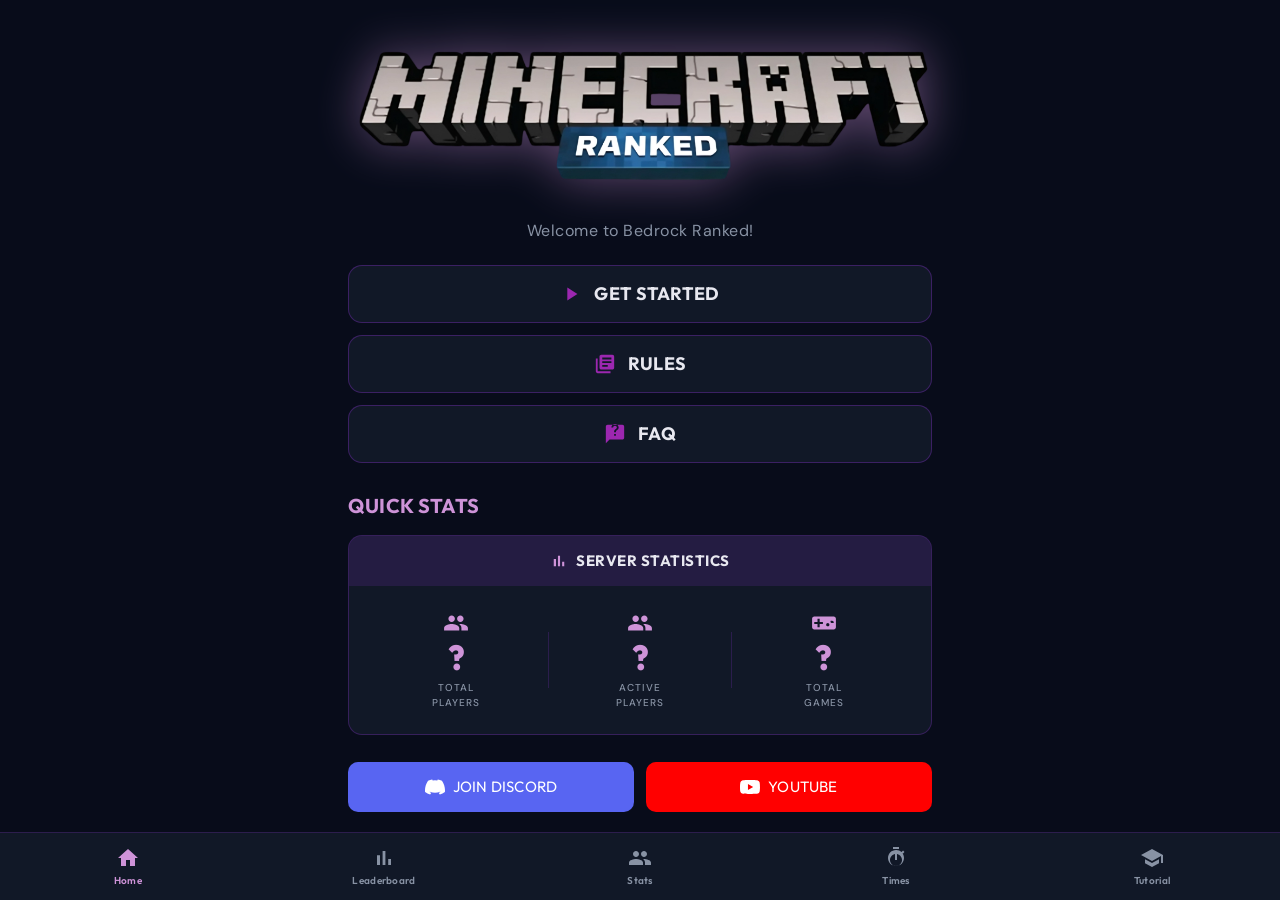
==== commit dade3a8d: "Update index.html" ====
--- a/index.html
+++ b/index.html
@@ -133,6 +133,7 @@
 
 
 
+<div class="tab" id="tab-stats">
   <div class="page-content no-pad-top">
     <div class="constrain">
       <div class="season-bar">
